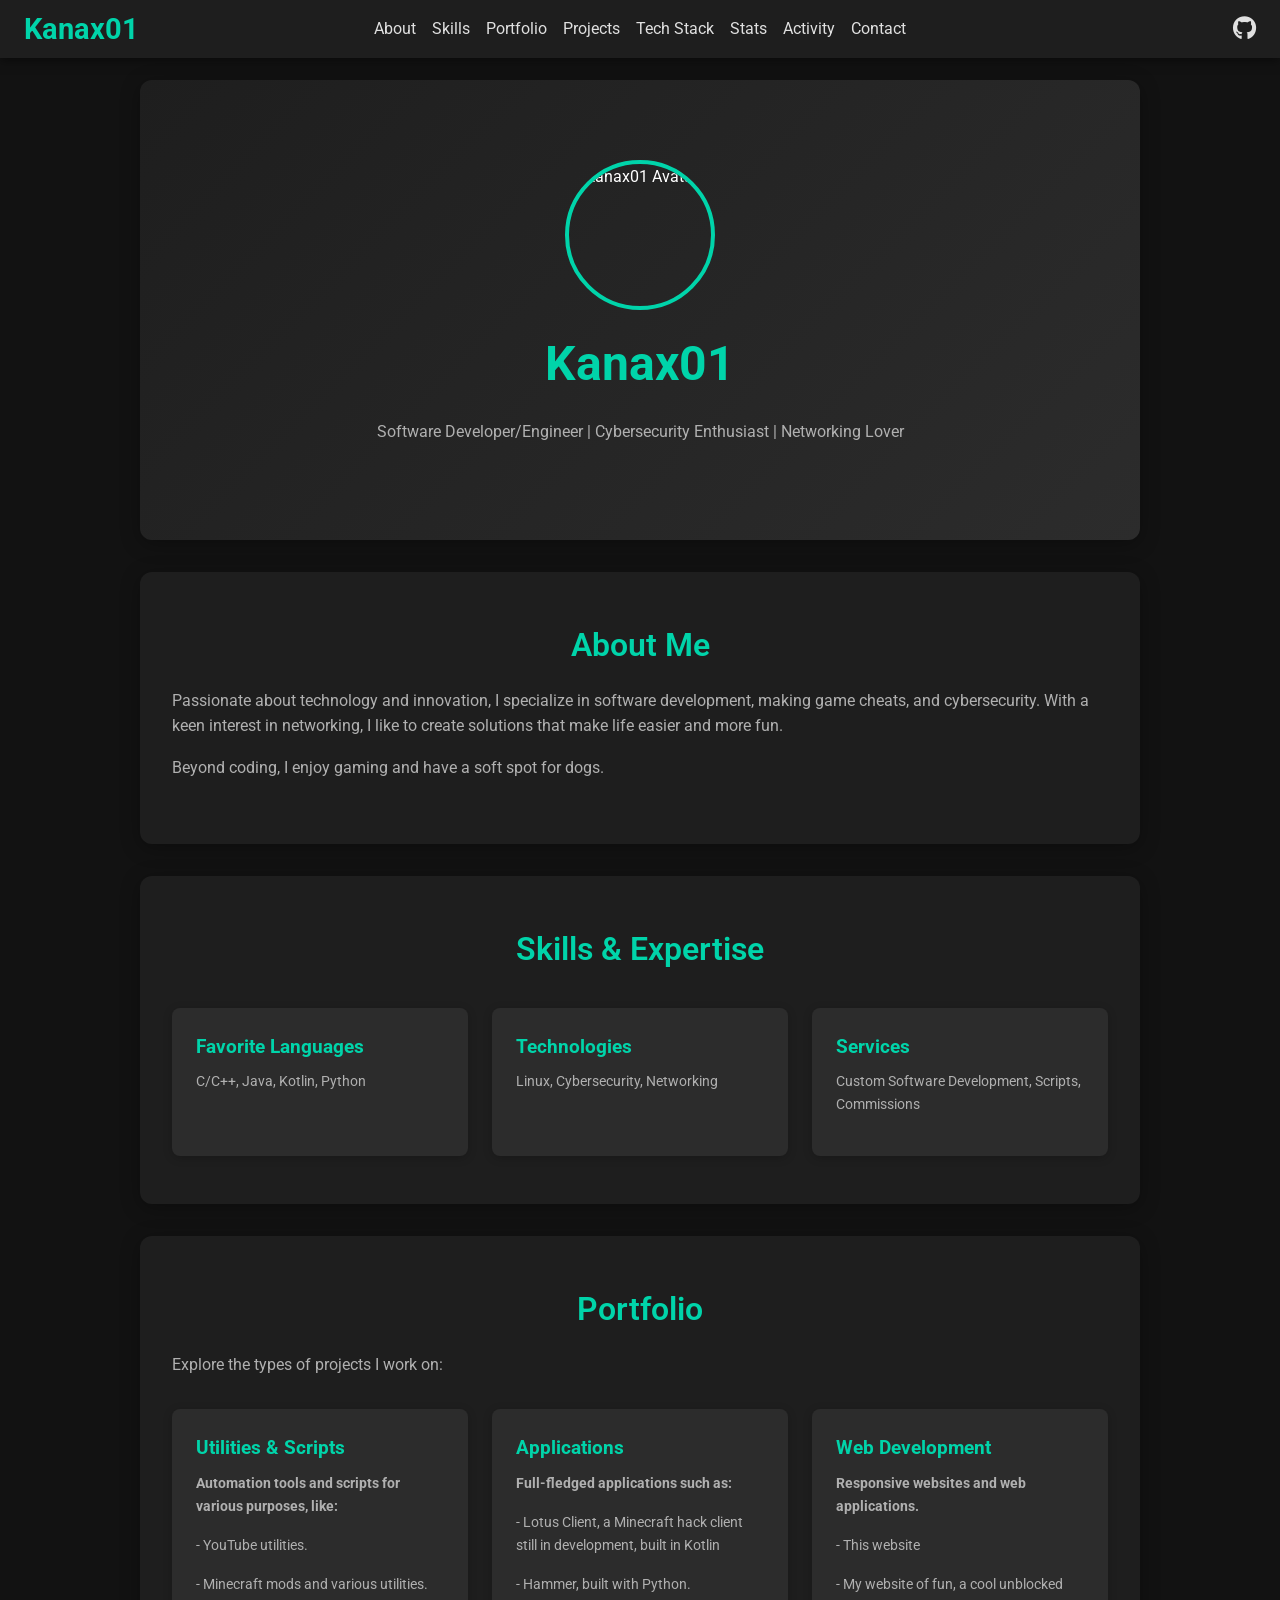
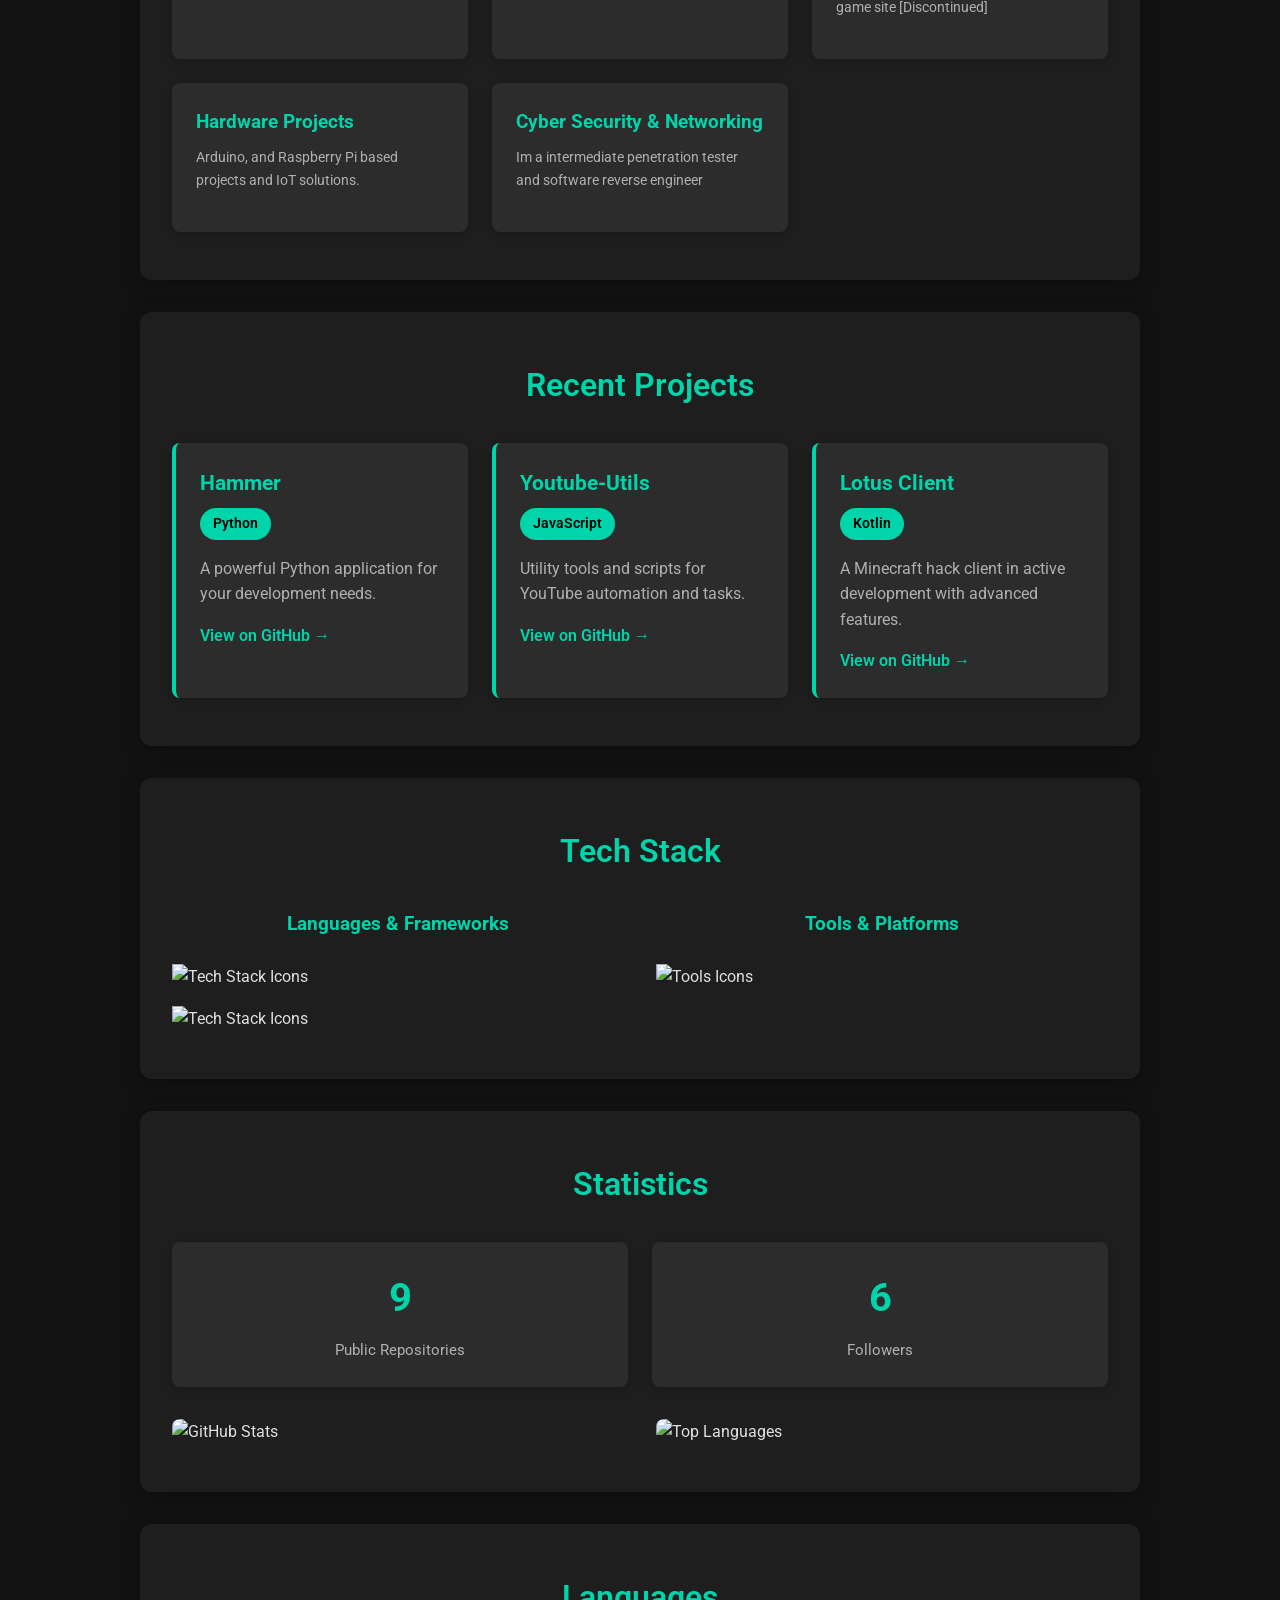
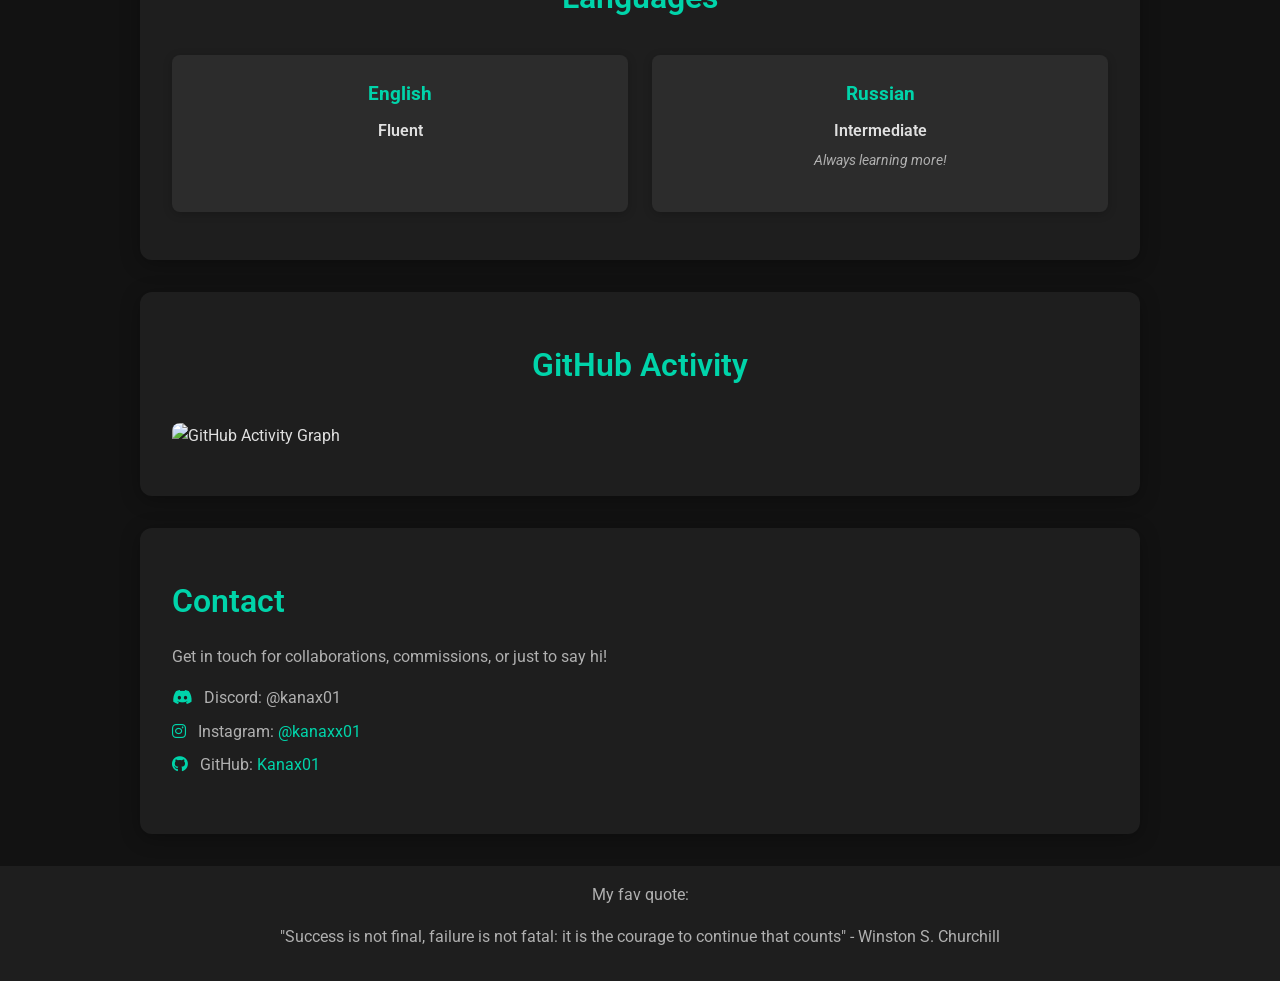
==== index.html @ 83deb48f "fixed spelling and about me" ====
<!DOCTYPE html>
<html lang="en">
<head>
    <meta charset="UTF-8">
    <meta name="viewport" content="width=device-width, initial-scale=1.0">
    <title>Kanax01 - Portfolio</title>
    <link rel="icon" href="https://avatars.githubusercontent.com/u/162582100?v=4" alt="Kanax01 Avatar" class="avatar" type="image/x-icon">
    <link href="https://fonts.googleapis.com/css2?family=Roboto:wght@300;400;700&display=swap" rel="stylesheet">
    <link rel="stylesheet" href="https://cdnjs.cloudflare.com/ajax/libs/font-awesome/6.0.0/css/all.min.css">
    <link rel="stylesheet" href="styles.css">
</head>
<body>
    <header>
        <div class="logo">Kanax01</div>
        <nav>
            <a href="#about">About</a>
            <a href="#skills">Skills</a>
            <a href="#portfolio">Portfolio</a>
            <a href="#projects">Projects</a>
            <a href="#tech">Tech Stack</a>
            <a href="#stats">Stats</a>
            <a href="#activity">Activity</a>
            <a href="#contact">Contact</a>
        </nav>
        <a href="https://github.com/Kanax01/" class="github-link" target="_blank" title="GitHub"><i class="fab fa-github"></i></a>
    </header>
    <main>
        <section id="hero">
            <div class="hero-content">
                <img src="https://avatars.githubusercontent.com/u/162582100?v=4" alt="Kanax01 Avatar" class="avatar">
                <h1>Kanax01</h1>
                <p>Software Developer/Engineer | Cybersecurity Enthusiast | Networking Lover</p>
            </div>
        </section>
        <section id="about">
            <h2>About Me</h2>
            <p>Passionate about technology and innovation, I specialize in software development, making game cheats, and cybersecurity. With a keen interest in networking, I like to create solutions that make life easier and more fun.</p>
            <p>Beyond coding, I enjoy gaming and have a soft spot for dogs.</p>
        </section>
        <section id="skills">
            <h2>Skills & Expertise</h2>
            <div class="skills-grid">
                <div class="skill-card">
                    <h3>Favorite Languages</h3>
                    <p>C/C++, Java, Kotlin, Python</p>
                </div>
                <div class="skill-card">
                    <h3>Technologies</h3>
                    <p>Linux, Cybersecurity, Networking</p>
                </div>
                <div class="skill-card">
                    <h3>Services</h3>
                    <p>Custom Software Development, Scripts, Commissions</p>
                </div>
            </div>
        </section>
        <section id="portfolio">
            <h2>Portfolio</h2>
            <p>Explore the types of projects I work on:</p>
            <div class="portfolio-grid">
                <div class="project-card">
                    <h3>Utilities & Scripts</h3>
                    <p><strong>Automation tools and scripts for various purposes, like:</strong></p>
                    <p>- YouTube utilities.</p>
                    <p>- Minecraft mods and various utilities.</p>
                </div>
                <div class="project-card">
                    <h3>Applications</h3>
                    <p><strong>Full-fledged applications such as:</strong></p>
                    
                    <p>- Lotus Client, a Minecraft hack client still in development, built in Kotlin</p>
                    <p>- Hammer, built with Python.</p>
                    
                </div>
                <div class="project-card">
                    <h3>Web Development</h3>
                    <p><strong>Responsive websites and web applications.</strong></p>

                    <p>- This website</p>
                    <p>- My website of fun, a cool unblocked game site [Discontinued]</p>

                </div>
                <div class="project-card">
                    <h3>Hardware Projects</h3>
                    <p>Arduino, and Raspberry Pi based projects and IoT solutions.</p>
                </div>
                <div class="project-card">
                    <h3>Cyber Security & Networking</h3>
                    <p>Im a intermediate penetration tester and software reverse engineer</p>
                </div>

            </div>
        </section>
        <section id="projects">
            <h2>Recent Projects</h2>
            <div class="projects-list">
                <div class="project-item">
                    <h3>Hammer</h3>
                    <p class="tech-tag">Python</p>
                    <p>A powerful Python application for your development needs.</p>
                    <a href="https://github.com/Kanax01/Hammer" target="_blank" class="project-link">View on GitHub →</a>
                </div>
                <div class="project-item">
                    <h3>Youtube-Utils</h3>
                    <p class="tech-tag">JavaScript</p>
                    <p>Utility tools and scripts for YouTube automation and tasks.</p>
                    <a href="https://github.com/Kanax01/Youtube-Utils" target="_blank" class="project-link">View on GitHub →</a>
                </div>
                <div class="project-item">
                    <h3>Lotus Client</h3>
                    <p class="tech-tag">Kotlin</p>
                    <p>A Minecraft hack client in active development with advanced features.</p>
                    <a href="https://github.com/Kanax01/" target="_blank" class="project-link">View on GitHub →</a>
                </div>
            </div>
        </section>
        <section id="tech">
            <h2>Tech Stack</h2>
            <div class="tech-stack">
                <div class="tech-category">
                    <h3>Languages & Frameworks</h3>
                    <img src="https://skillicons.dev/icons?i=c,cpp,java,kotlin,python,bash" alt="Tech Stack Icons" class="skill-icons">
                    <p></p>
                    <img src="https://skillicons.dev/icons?i=javascript,html,css,php" alt="Tech Stack Icons" class="skill-icons">
                
                </div>
                <div class="tech-category">
                    <h3>Tools & Platforms</h3>
                    <img src="https://skillicons.dev/icons?i=mysql,arduino,raspberrypi,git,linux" alt="Tools Icons" class="skill-icons">
                </div>
            </div>
        </section>
        <section id="stats">
            <h2>Statistics</h2>
            <div class="stats-grid">
                <div class="stat-card">
                    <div class="stat-number" id="repos">9</div>
                    <div class="stat-label">Public Repositories</div>
                </div>
                <div class="stat-card">
                    <div class="stat-number" id="followers">6</div>
                    <div class="stat-label">Followers</div>
                </div>
            </div>
            <div class="github-stats" style="margin-top: 2rem;">
                <img src="https://github-readme-stats.vercel.app/api?username=Kanax01&show_icons=true&theme=tokyonight&hide_border=true&bg_color=121212&text_color=e0e0e0&icon_color=00d4aa" alt="GitHub Stats" class="github-card">
                <img src="https://github-readme-stats.vercel.app/api/top-langs/?username=Kanax01&layout=compact&theme=tokyonight&hide_border=true&bg_color=121212&text_color=e0e0e0" alt="Top Languages" class="github-card">
            </div>
        </section>
        <section id="languages">
            <h2>Languages</h2>
            <div class="languages-grid">
                <div class="language-card">
                    <h3>English</h3>
                    <p class="fluency">Fluent</p>
                </div>
                <div class="language-card">
                    <h3>Russian</h3>
                    <p class="fluency">Intermediate</p>
                    <p class="note">Always learning more!</p>
                </div>
            </div>
        </section>
        <section id="activity">
            <h2>GitHub Activity</h2>
            <div class="github-stats">
                <img src="https://github-readme-activity-graph.vercel.app/graph?username=Kanax01&bg_color=121212&color=00d4aa&line=00d4aa&point=ffffff&area=true&hide_border=true" alt="GitHub Activity Graph" class="activity-graph">
            </div>
        </section>
        <section id="contact">
            <h2>Contact</h2>
            <p>Get in touch for collaborations, commissions, or just to say hi!</p>
            <ul>
                <li><i class="fab fa-discord"></i> Discord: @kanax01</li>
                <li><i class="fab fa-instagram"></i> Instagram: <a href="https://www.instagram.com/kanaxx01/" target="_blank">@kanaxx01</a></li>
                <li><i class="fab fa-github"></i> GitHub: <a href="https://github.com/Kanax01/" target="_blank">Kanax01</a></li>
            </ul>
        </section>
    </main>
    <footer>
        <p>My fav quote:</p>
        <p>"Success is not final, failure is not fatal: it is the courage to continue that counts" - Winston S. Churchill</p>
    </footer>
    <script src="scripts.js"></script>
</body>
</html>
---- styles.css ----
/* Reset and base styles */
* {
    margin: 0;
    padding: 0;
    box-sizing: border-box;
}

body {
    font-family: 'Roboto', sans-serif;
    line-height: 1.6;
    color: #e0e0e0;
    background-color: #121212;
}

header {
    background-color: #1e1e1e;
    color: #fff;
    padding: 1rem;
    display: flex;
    justify-content: center;
    align-items: center;
    position: fixed;
    width: 100%;
    top: 0;
    z-index: 100;
    box-shadow: 0 2px 10px rgba(0,0,0,0.5);
}

.logo {
    position: absolute;
    left: 1.5rem;
    font-size: 1.8rem;
    font-weight: 700;
    color: #00d4aa;
}

nav {
    display: flex;
    justify-content: center;
    gap: 1rem;
}

nav a {
    color: #e0e0e0;
    text-decoration: none;
    transition: color 0.3s;
    font-weight: 400;
}

nav a:hover {
    color: #00d4aa;
}

.github-link {
    position: absolute;
    right: 1.5rem;
    color: #e0e0e0;
    font-size: 1.5rem;
    transition: color 0.3s;
}

.github-link:hover {
    color: #00d4aa;
}

main {
    margin-top: 80px;
}

section {
    padding: 3rem 2rem;
    margin: 2rem auto;
    max-width: 1000px;
    background-color: #1e1e1e;
    border-radius: 12px;
    box-shadow: 0 4px 20px rgba(0,0,0,0.3);
    margin-bottom: 2rem;
}

#hero {
    display: flex;
    align-items: center;
    justify-content: center;
    background: linear-gradient(135deg, #1e1e1e 0%, #2c2c2c 100%);
    color: #fff;
    padding: 5rem 2rem;
    margin-top: 0;
}

.hero-content {
    display: flex;
    flex-direction: column;
    align-items: center;
    justify-content: center;
}

.avatar {
    width: 150px;
    height: 150px;
    border-radius: 50%;
    margin-bottom: 1rem;
    border: 4px solid #00d4aa;
}

h1, h2 {
    margin-bottom: 1rem;
    color: #00d4aa;
}

h1 {
    font-size: 3rem;
    font-weight: 700;
}

h2 {
    font-size: 2rem;
    font-weight: 600;
}

/* Center h2 in specific sections */
#about h2,
#skills h2,
#portfolio h2,
#projects h2,
#tech h2,
#stats h2,
#languages h2,
#activity h2 {
    text-align: center;
}

p {
    margin-bottom: 1rem;
    color: #b0b0b0;
}

.skills-grid, .portfolio-grid {
    display: grid;
    grid-template-columns: repeat(auto-fit, minmax(250px, 1fr));
    gap: 1.5rem;
    margin-top: 2rem;
}

.skill-card, .project-card {
    background-color: #2c2c2c;
    padding: 1.5rem;
    border-radius: 8px;
    box-shadow: 0 2px 10px rgba(0,0,0,0.2);
    transition: transform 0.3s, box-shadow 0.3s;
}

.skill-card:hover, .project-card:hover {
    transform: translateY(-5px);
    box-shadow: 0 4px 20px rgba(0,0,0,0.4);
}

.skill-card h3, .project-card h3 {
    color: #00d4aa;
    margin-bottom: 0.5rem;
    font-size: 1.2rem;
}

.skill-card p, .project-card p {
    color: #b0b0b0;
    font-size: 0.9rem;
}

ul {
    list-style: none;
    padding: 0;
}

ul li {
    margin-bottom: 0.5rem;
    color: #b0b0b0;
}

ul li i {
    margin-right: 0.5rem;
    color: #00d4aa;
}

a {
    color: #00d4aa;
    text-decoration: none;
}

a:hover {
    text-decoration: underline;
}

footer {
    text-align: center;
    padding: 1rem;
    background-color: #1e1e1e;
    color: #b0b0b0;
    position: relative;
    margin-top: 2rem;
}

/* Responsive */
@media (max-width: 768px) {
    header {
        flex-direction: column;
        text-align: center;
    }
    nav {
        margin: 1rem 0;
    }
    h1 {
        font-size: 2rem;
    }
    .skills-grid, .portfolio-grid {
        grid-template-columns: 1fr;
    }
}

/* 404 Page Styles */
.error-page footer {
    display: none;
}

#error {
    min-height: calc(100vh - 80px);
    display: flex;
    align-items: center;
    justify-content: center;
    background: linear-gradient(135deg, #121212 0%, #1e1e1e 100%);
    text-align: center;
    padding: 2rem;
}

.error-content h1 {
    font-size: 8rem;
    font-weight: 700;
    color: #00d4aa;
    margin-bottom: 0.5rem;
    text-shadow: 0 4px 10px rgba(0, 212, 170, 0.5);
}

.error-content h2 {
    font-size: 2.5rem;
    font-weight: 600;
    color: #e0e0e0;
    margin-bottom: 1rem;
}

.error-content p {
    font-size: 1.2rem;
    color: #b0b0b0;
    margin-bottom: 2rem;
}

.btn {
    display: inline-block;
    padding: 1rem 2rem;
    background-color: #00d4aa;
    color: #121212;
    text-decoration: none;
    border-radius: 8px;
    font-weight: 600;
    transition: background-color 0.3s, transform 0.3s;
}

.btn:hover {
    background-color: #00b894;
    transform: translateY(-2px);
}

/* Recent Projects Section */
.projects-list {
    display: grid;
    grid-template-columns: repeat(auto-fit, minmax(280px, 1fr));
    gap: 1.5rem;
    margin-top: 2rem;
}

.project-item {
    background-color: #2c2c2c;
    padding: 1.5rem;
    border-radius: 8px;
    box-shadow: 0 2px 10px rgba(0,0,0,0.2);
    transition: transform 0.3s, box-shadow 0.3s;
    border-left: 4px solid #00d4aa;
}

.project-item:hover {
    transform: translateY(-5px);
    box-shadow: 0 4px 20px rgba(0,0,0,0.4);
}

.project-item h3 {
    color: #00d4aa;
    margin-bottom: 0.5rem;
    font-size: 1.3rem;
}

.tech-tag {
    display: inline-block;
    background-color: #00d4aa;
    color: #000000 !important;
    padding: 0.3rem 0.8rem;
    border-radius: 20px;
    font-size: 0.85rem;
    font-weight: 600;
    margin-bottom: 0.8rem;
}

.project-item p {
    color: #b0b0b0;
    margin-bottom: 1rem;
}

.project-link {
    color: #00d4aa;
    text-decoration: none;
    font-weight: 600;
    transition: color 0.3s;
}

.project-link:hover {
    color: #00b894;
}

/* Tech Stack Section */
.tech-stack {
    display: grid;
    grid-template-columns: repeat(auto-fit, minmax(300px, 1fr));
    gap: 2rem;
    margin-top: 2rem;
}

.tech-category h3 {
    color: #00d4aa;
    margin-bottom: 1.5rem;
    font-size: 1.2rem;
    text-align: center;
}

.skill-icons {
    display: block;
    margin: 0 auto;
    max-width: 100%;
}

/* Stats Section */
.stats-grid {
    display: grid;
    grid-template-columns: repeat(auto-fit, minmax(200px, 1fr));
    gap: 1.5rem;
    margin-top: 2rem;
}

.stat-card {
    background-color: #2c2c2c;
    padding: 1.5rem;
    border-radius: 8px;
    text-align: center;
    box-shadow: 0 2px 10px rgba(0,0,0,0.2);
}

.stat-number {
    font-size: 2.5rem;
    font-weight: 700;
    color: #00d4aa;
    margin-bottom: 0.5rem;
}

.stat-label {
    color: #b0b0b0;
    font-size: 0.95rem;
}

/* Languages Section */
.languages-grid {
    display: grid;
    grid-template-columns: repeat(auto-fit, minmax(200px, 1fr));
    gap: 1.5rem;
    margin-top: 2rem;
}

.language-card {
    background-color: #2c2c2c;
    padding: 1.5rem;
    border-radius: 8px;
    text-align: center;
    box-shadow: 0 2px 10px rgba(0,0,0,0.2);
    transition: transform 0.3s;
}

.language-card:hover {
    transform: translateY(-3px);
}

.language-card h3 {
    color: #00d4aa;
    margin-bottom: 0.5rem;
    font-size: 1.2rem;
}

.fluency {
    color: #e0e0e0;
    font-weight: 600;
    margin-bottom: 0.3rem;
}

.note {
    color: #b0b0b0;
    font-size: 0.9rem;
    font-style: italic;
}

/* GitHub Activity Section */
.github-stats {
    margin-top: 2rem;
    display: grid;
    grid-template-columns: repeat(auto-fit, minmax(350px, 1fr));
    gap: 2rem;
    justify-items: center;
}

.activity-graph {
    max-width: 100%;
    width: 100%;
    border-radius: 8px;
    grid-column: 1 / -1;
}

.github-card {
    max-width: 100%;
    width: 100%;
    border-radius: 8px;
}
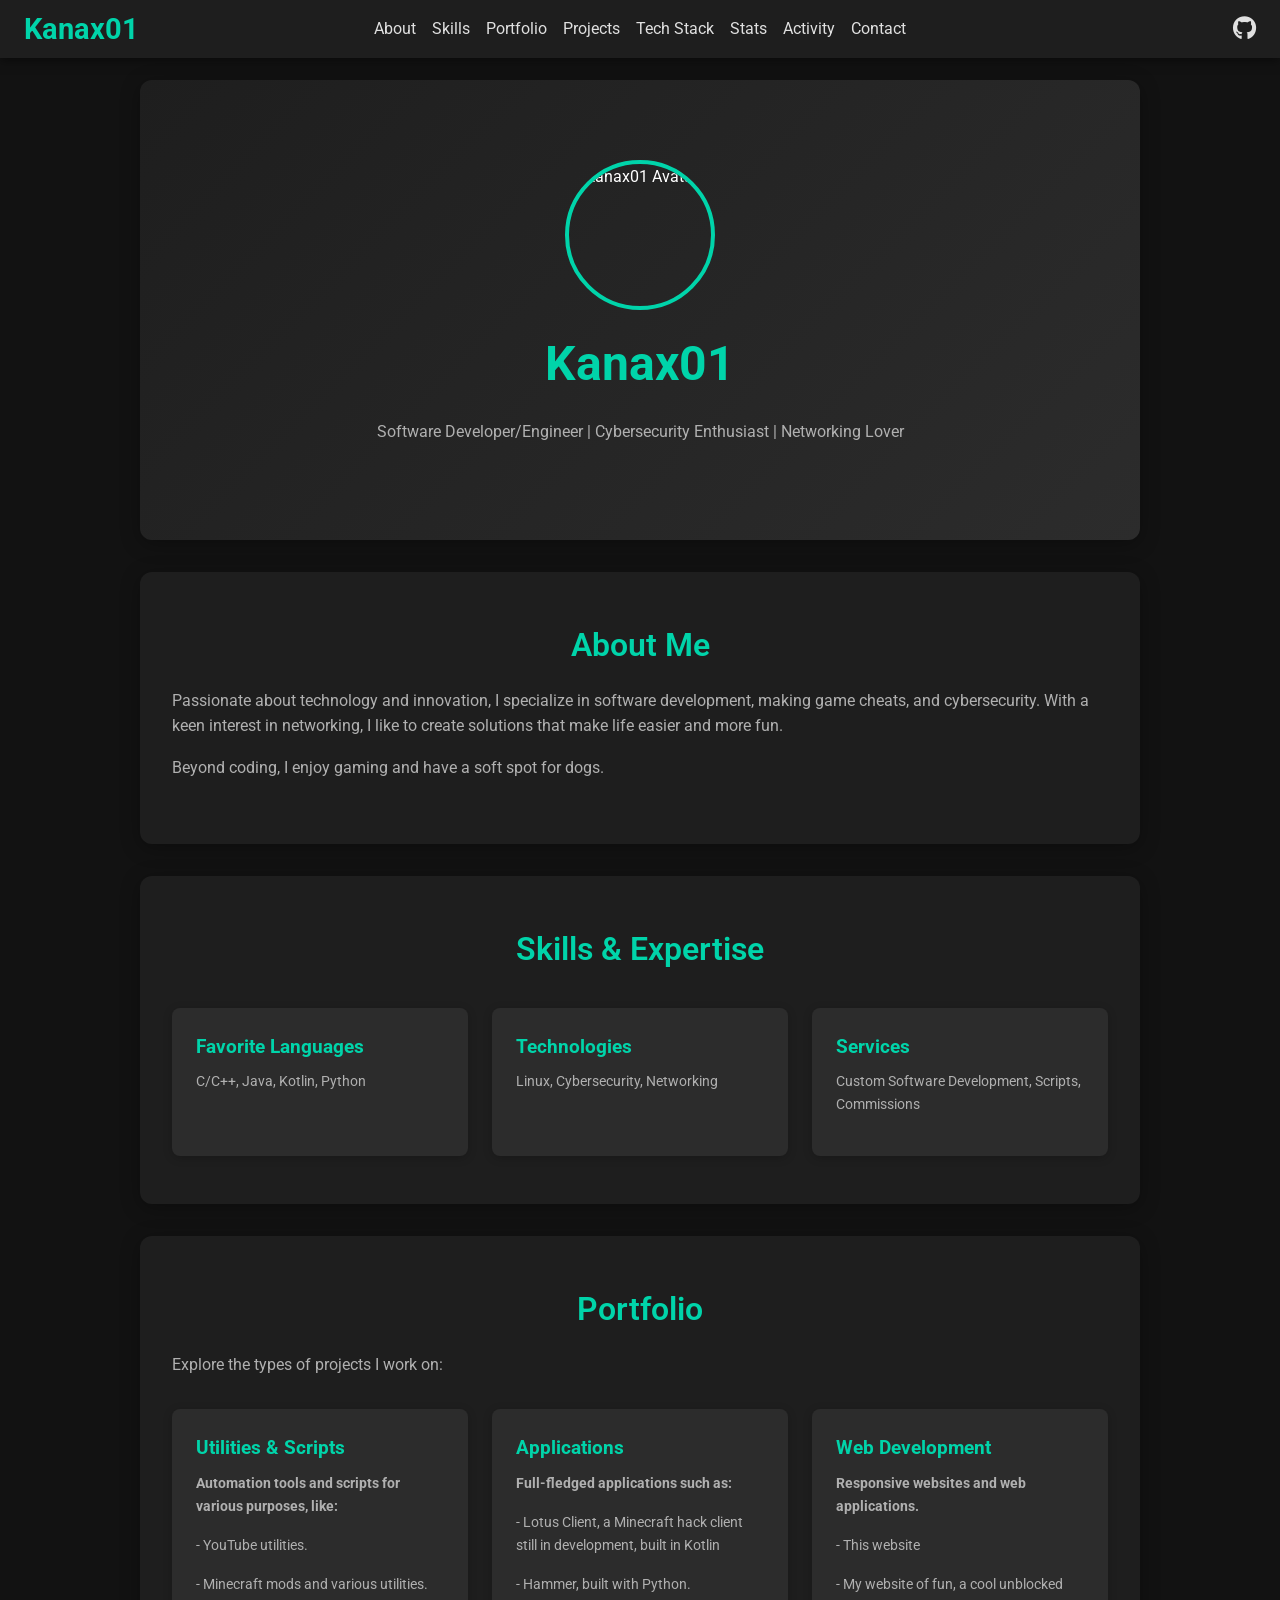
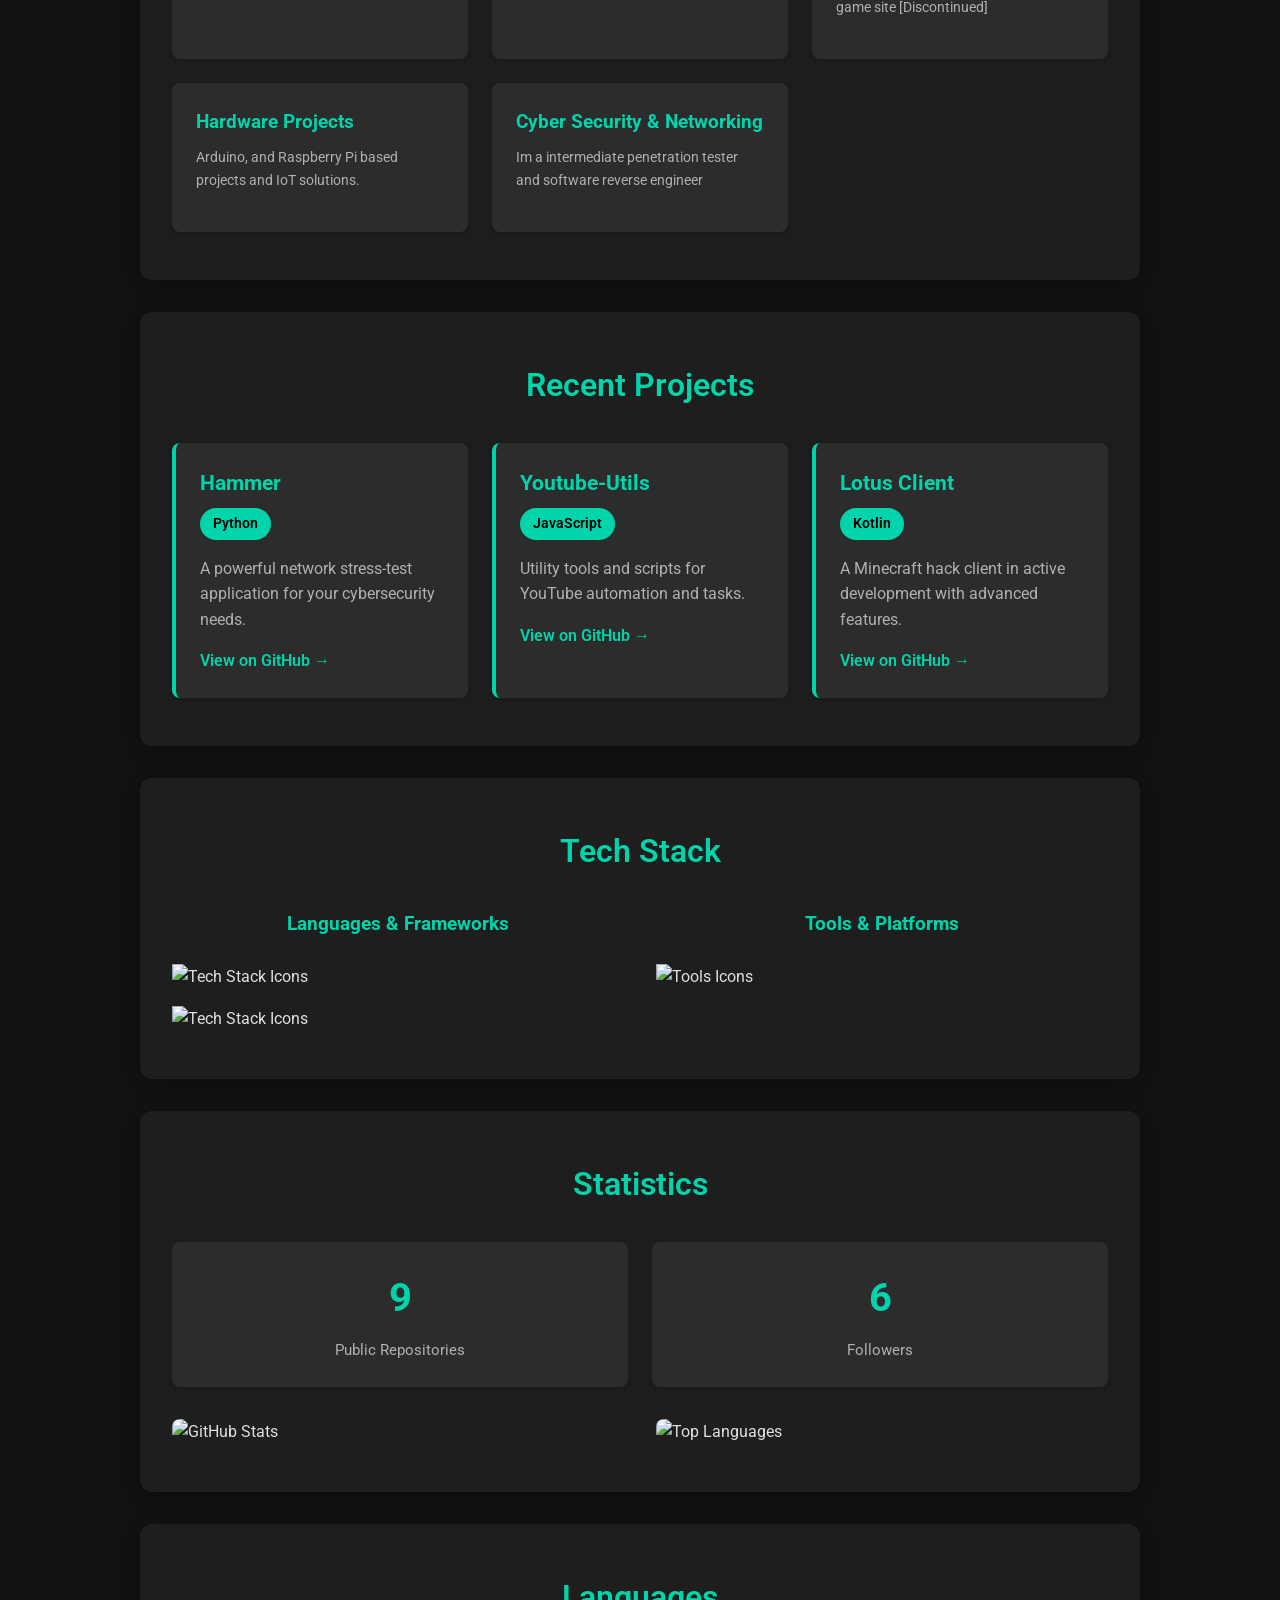
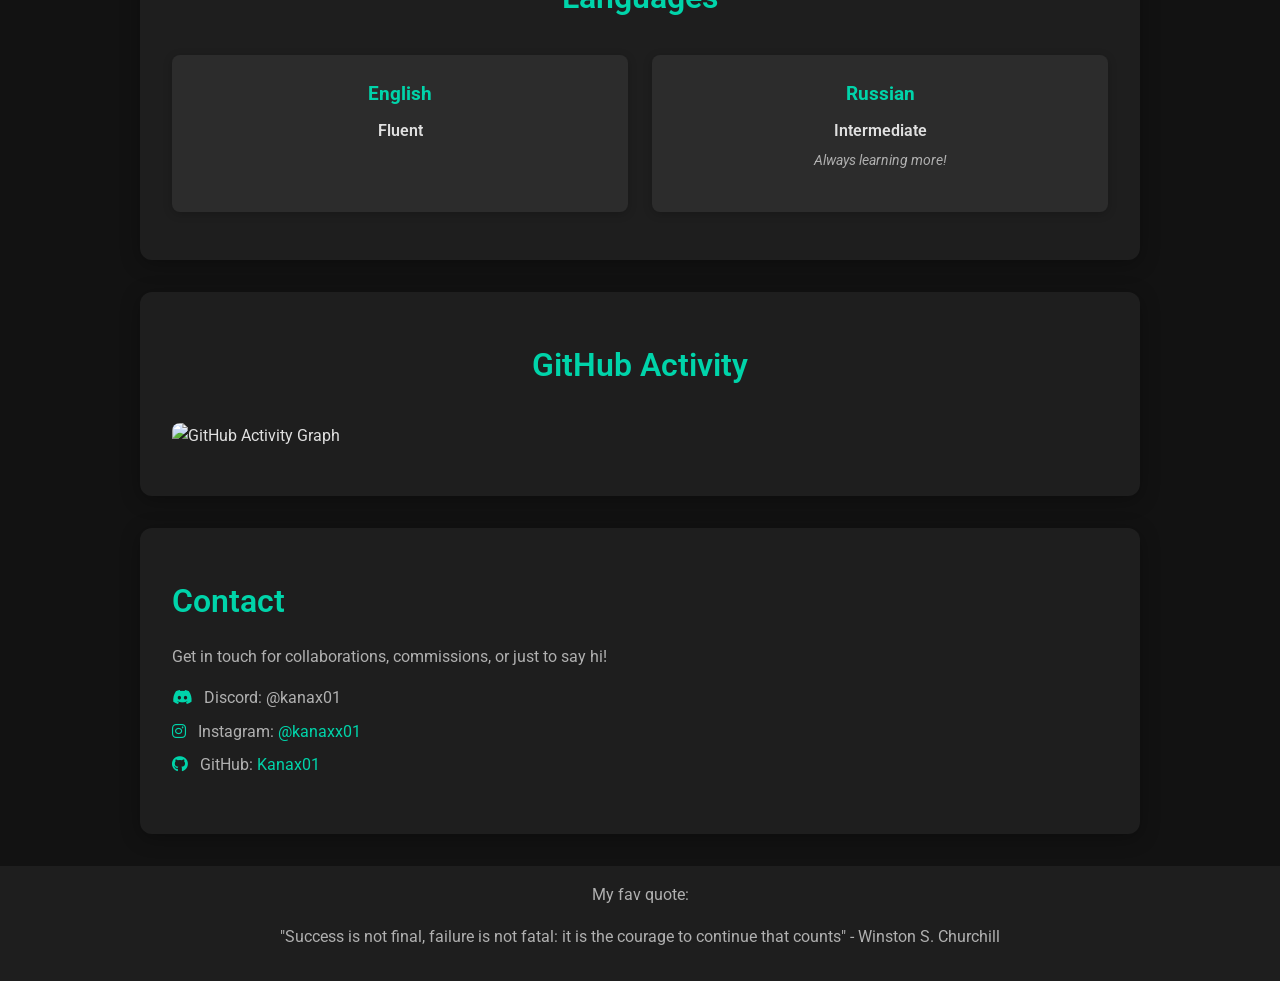
==== commit 58dcc735: "fixed description in the projects section" ====
--- a/index.html
+++ b/index.html
@@ -97,7 +97,7 @@
                 <div class="project-item">
                     <h3>Hammer</h3>
                     <p class="tech-tag">Python</p>
-                    <p>A powerful Python application for your development needs.</p>
+                    <p>A powerful network stress-test application for your cybersecurity needs.</p>
                     <a href="https://github.com/Kanax01/Hammer" target="_blank" class="project-link">View on GitHub →</a>
                 </div>
                 <div class="project-item">
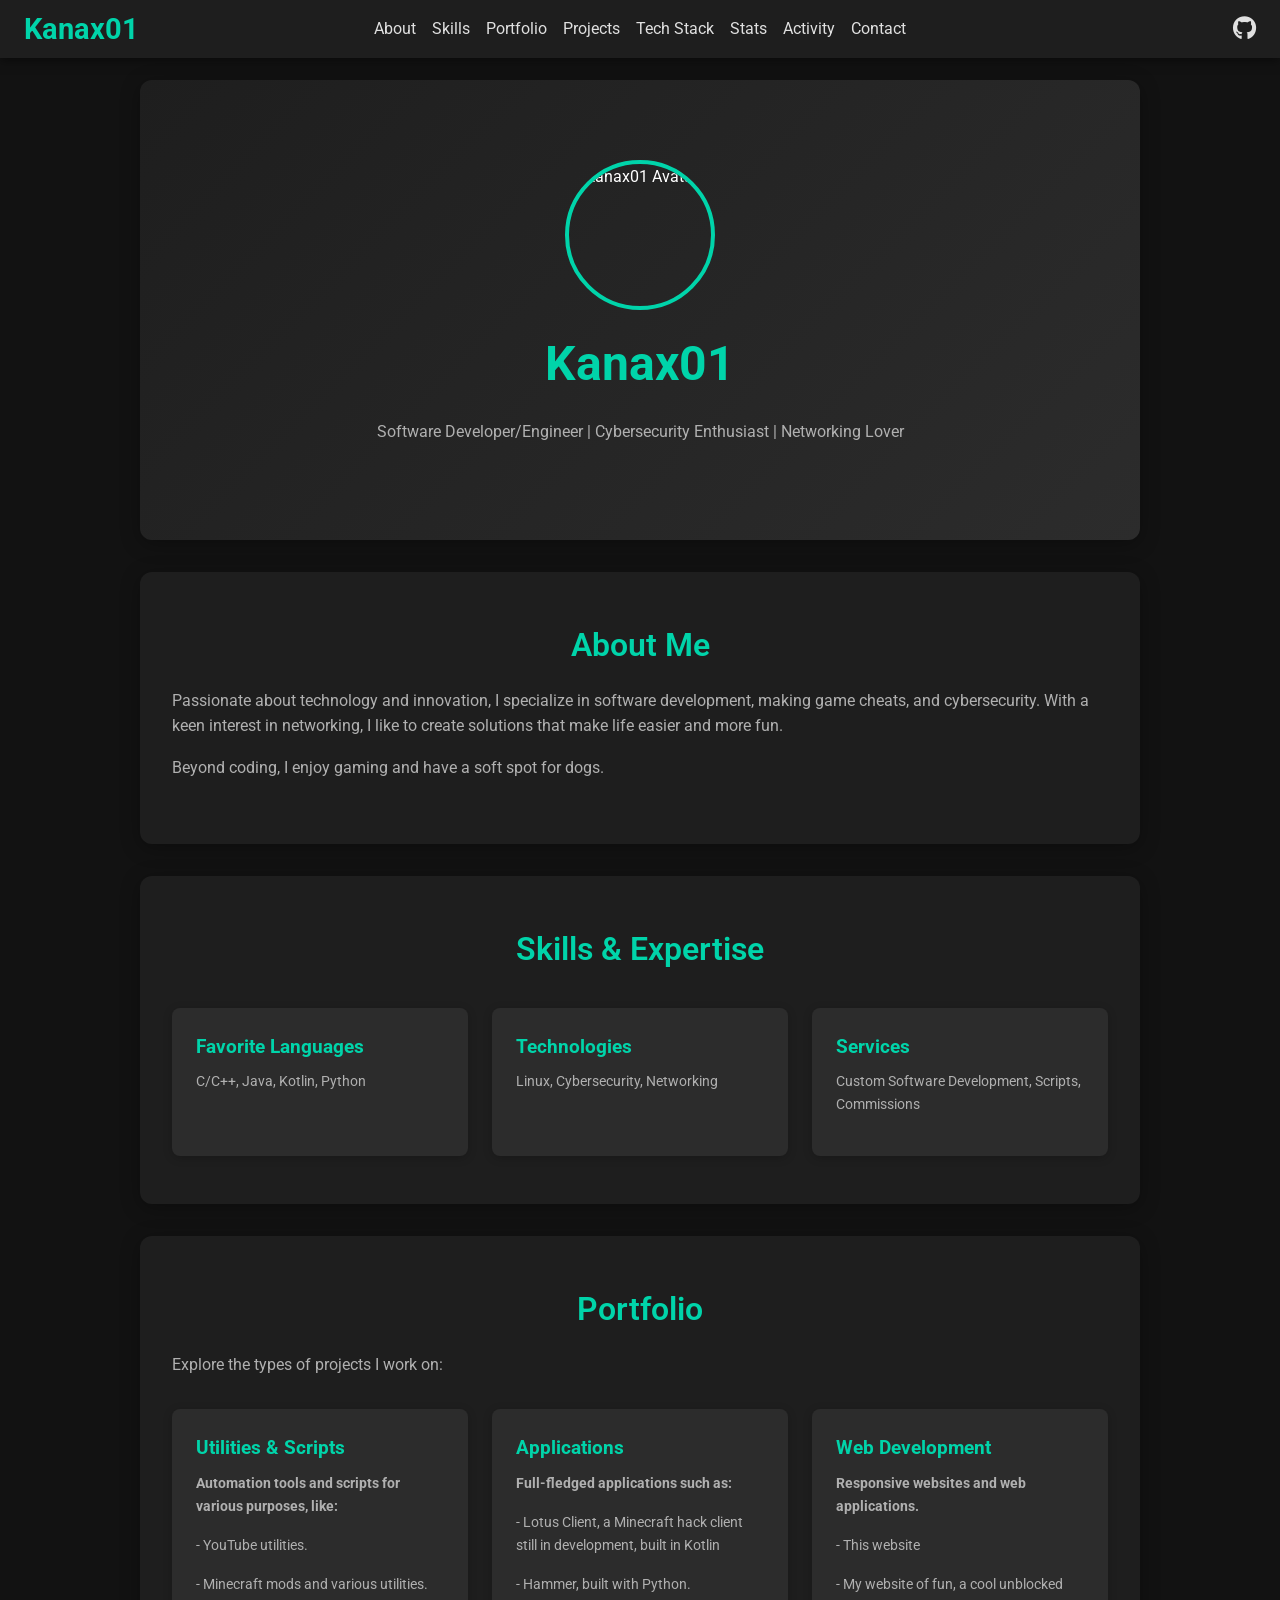
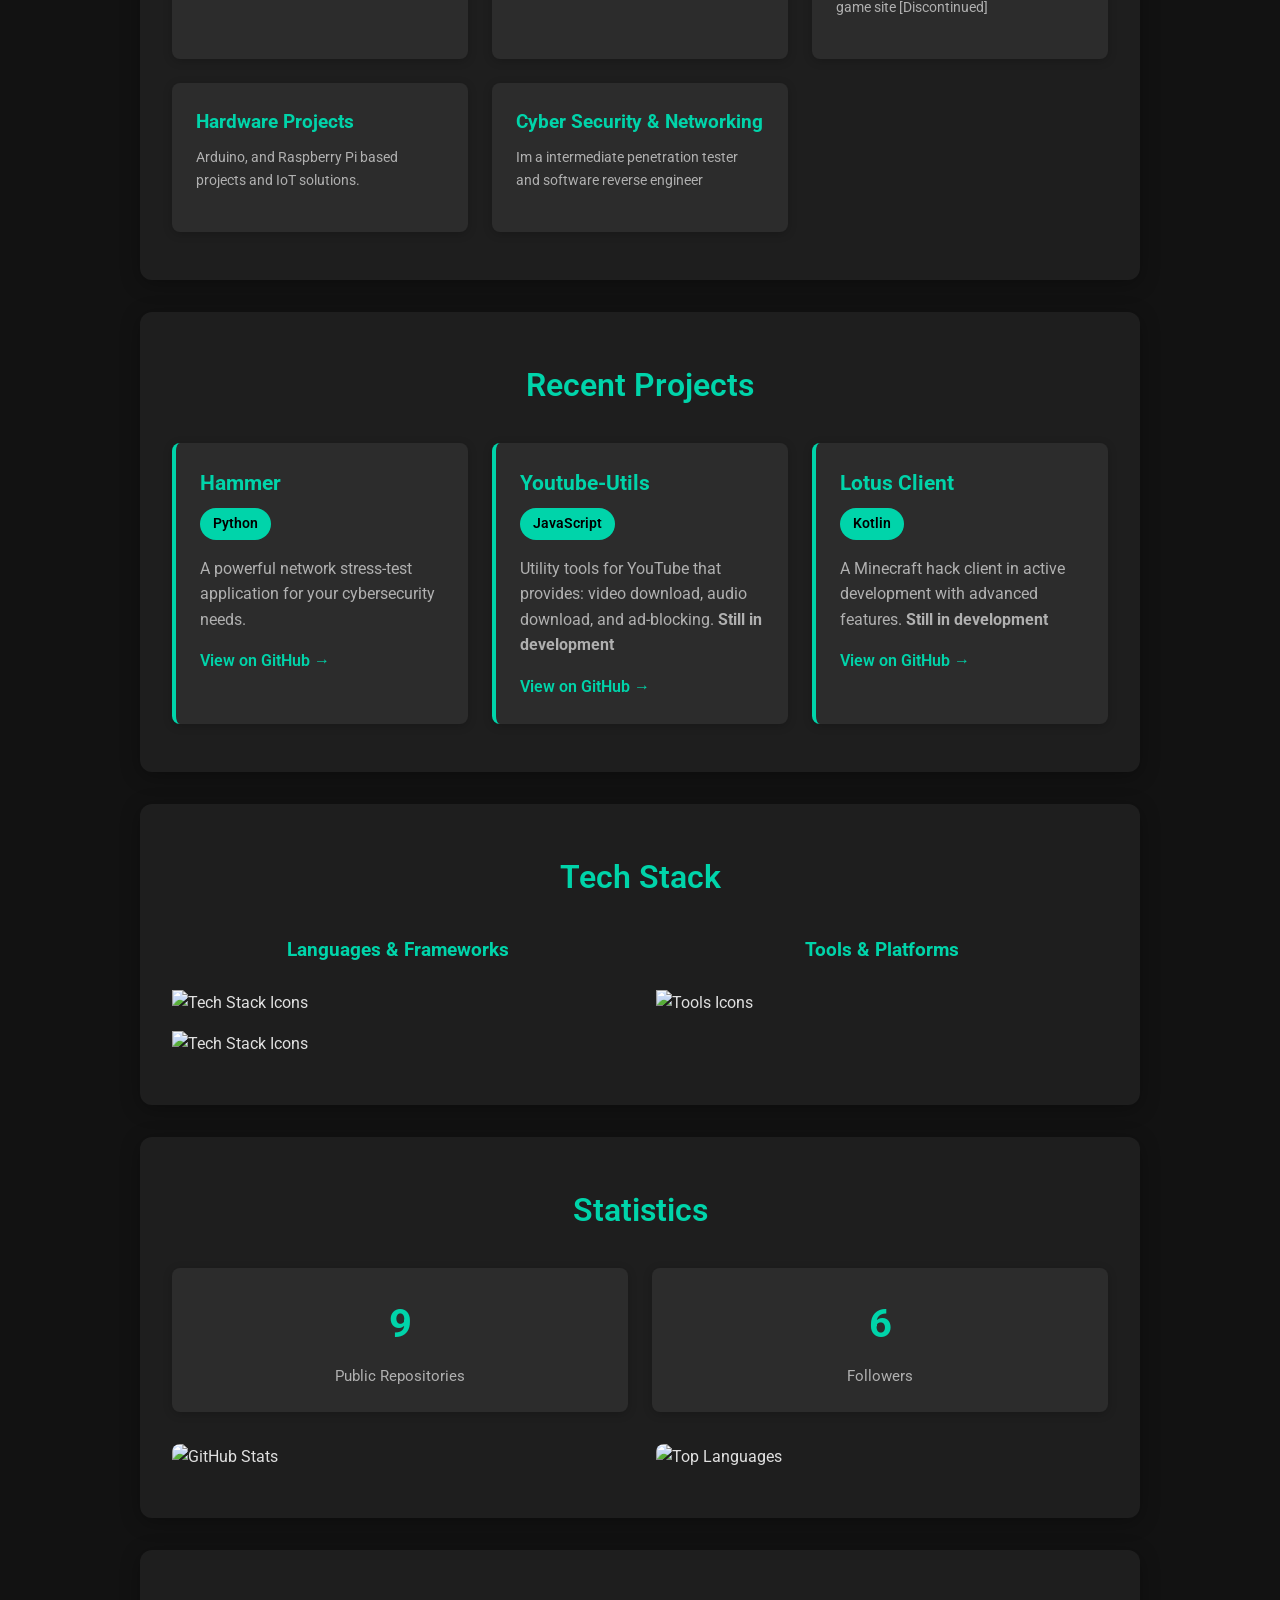
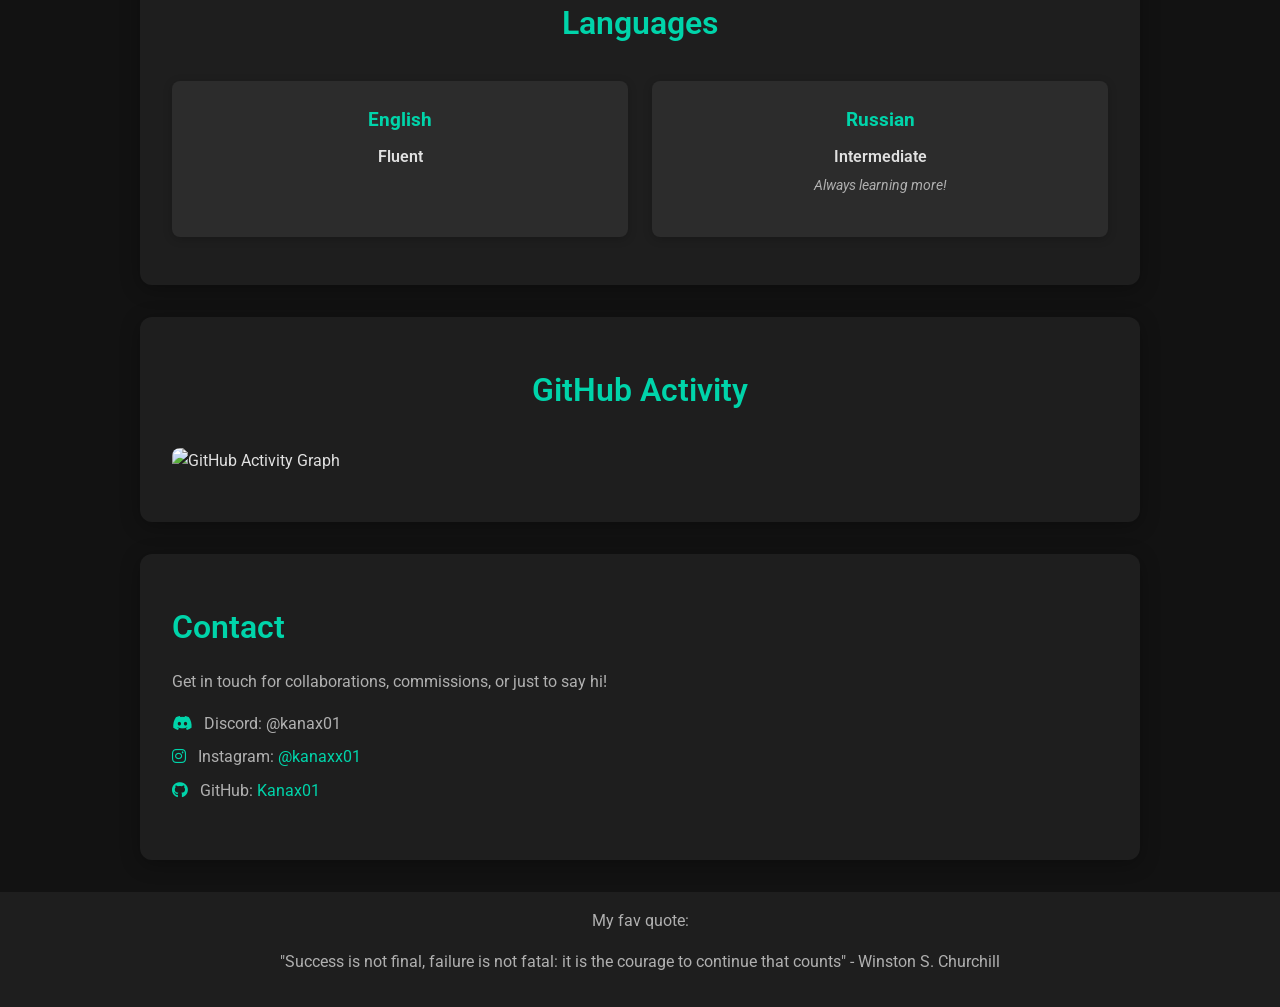
==== commit bf00eddc: "ok final fix i hope" ====
--- a/index.html
+++ b/index.html
@@ -103,13 +103,13 @@
                 <div class="project-item">
                     <h3>Youtube-Utils</h3>
                     <p class="tech-tag">JavaScript</p>
-                    <p>Utility tools and scripts for YouTube automation and tasks.</p>
+                    <p>Utility tools for YouTube that provides: video download, audio download, and ad-blocking. <strong>Still in development</strong></p>
                     <a href="https://github.com/Kanax01/Youtube-Utils" target="_blank" class="project-link">View on GitHub →</a>
                 </div>
                 <div class="project-item">
                     <h3>Lotus Client</h3>
                     <p class="tech-tag">Kotlin</p>
-                    <p>A Minecraft hack client in active development with advanced features.</p>
+                    <p>A Minecraft hack client in active development with advanced features. <strong>Still in development</strong></p>
                     <a href="https://github.com/Kanax01/" target="_blank" class="project-link">View on GitHub →</a>
                 </div>
             </div>
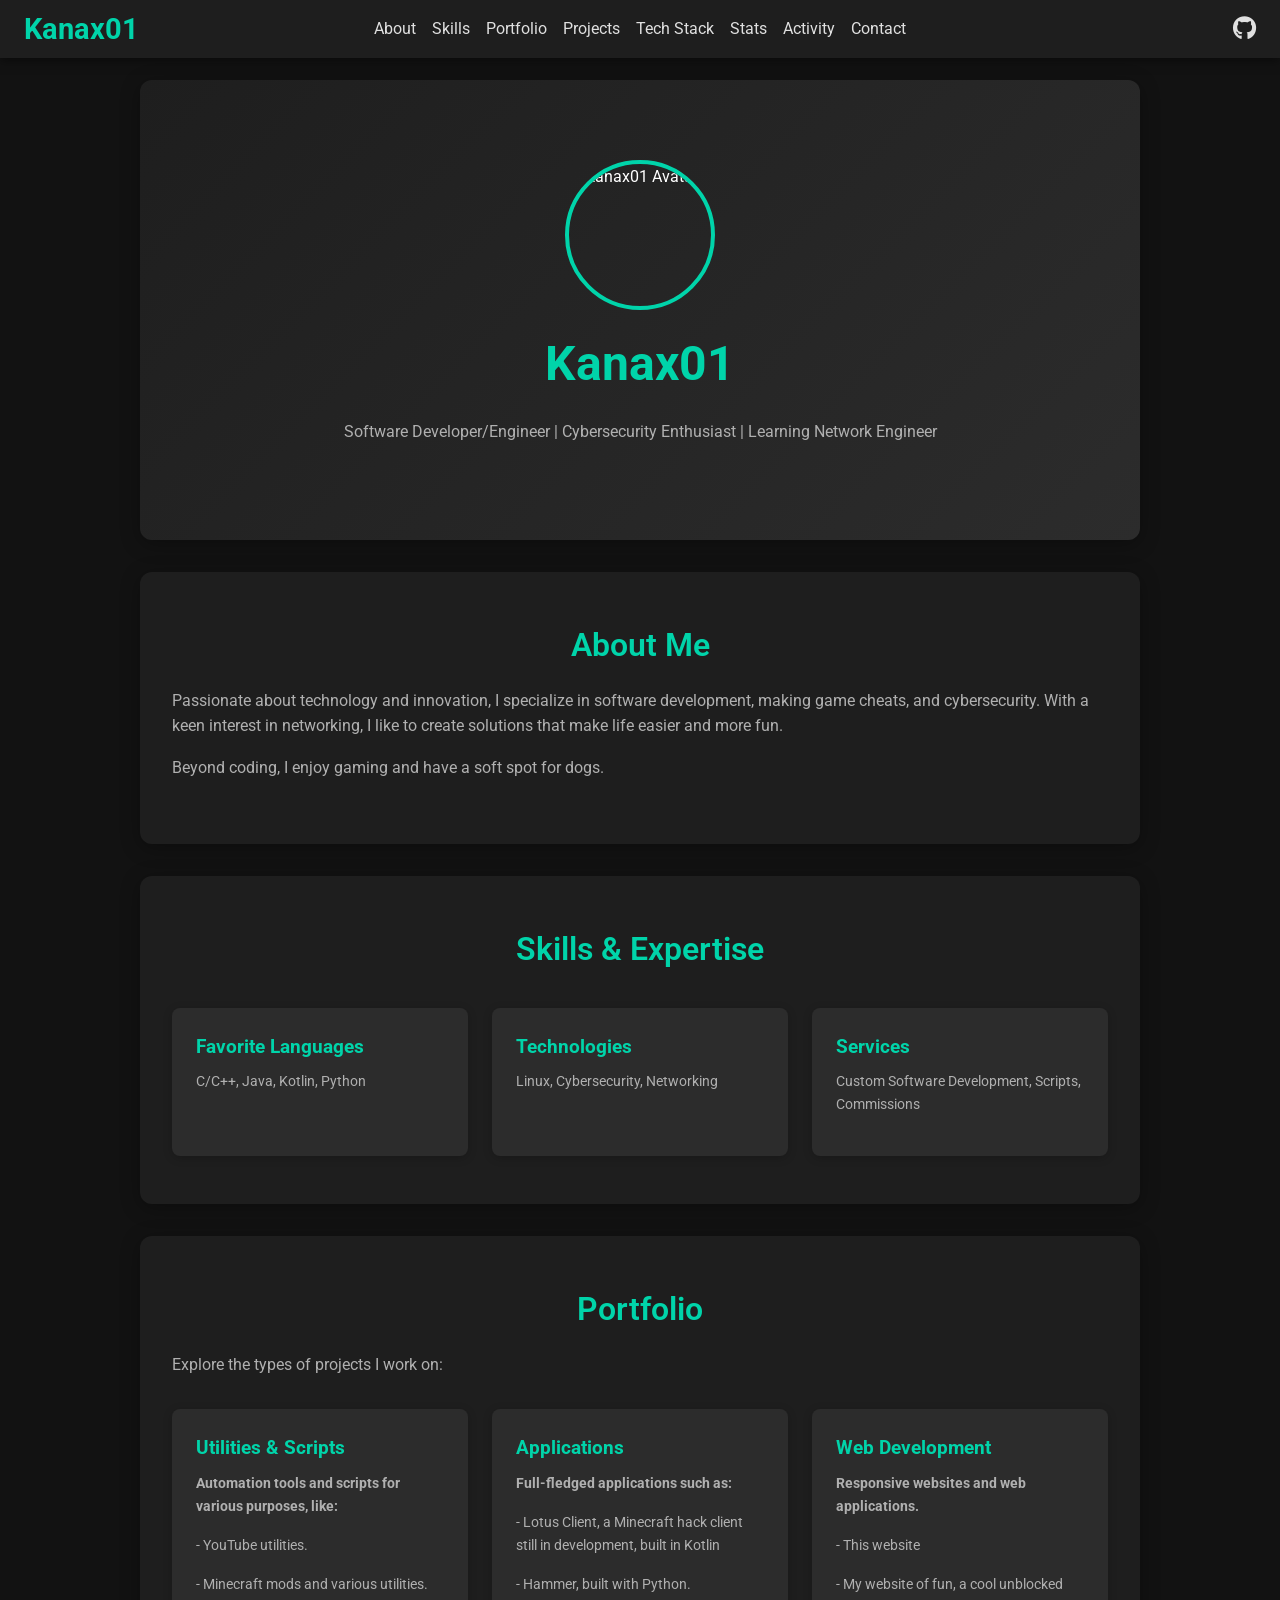
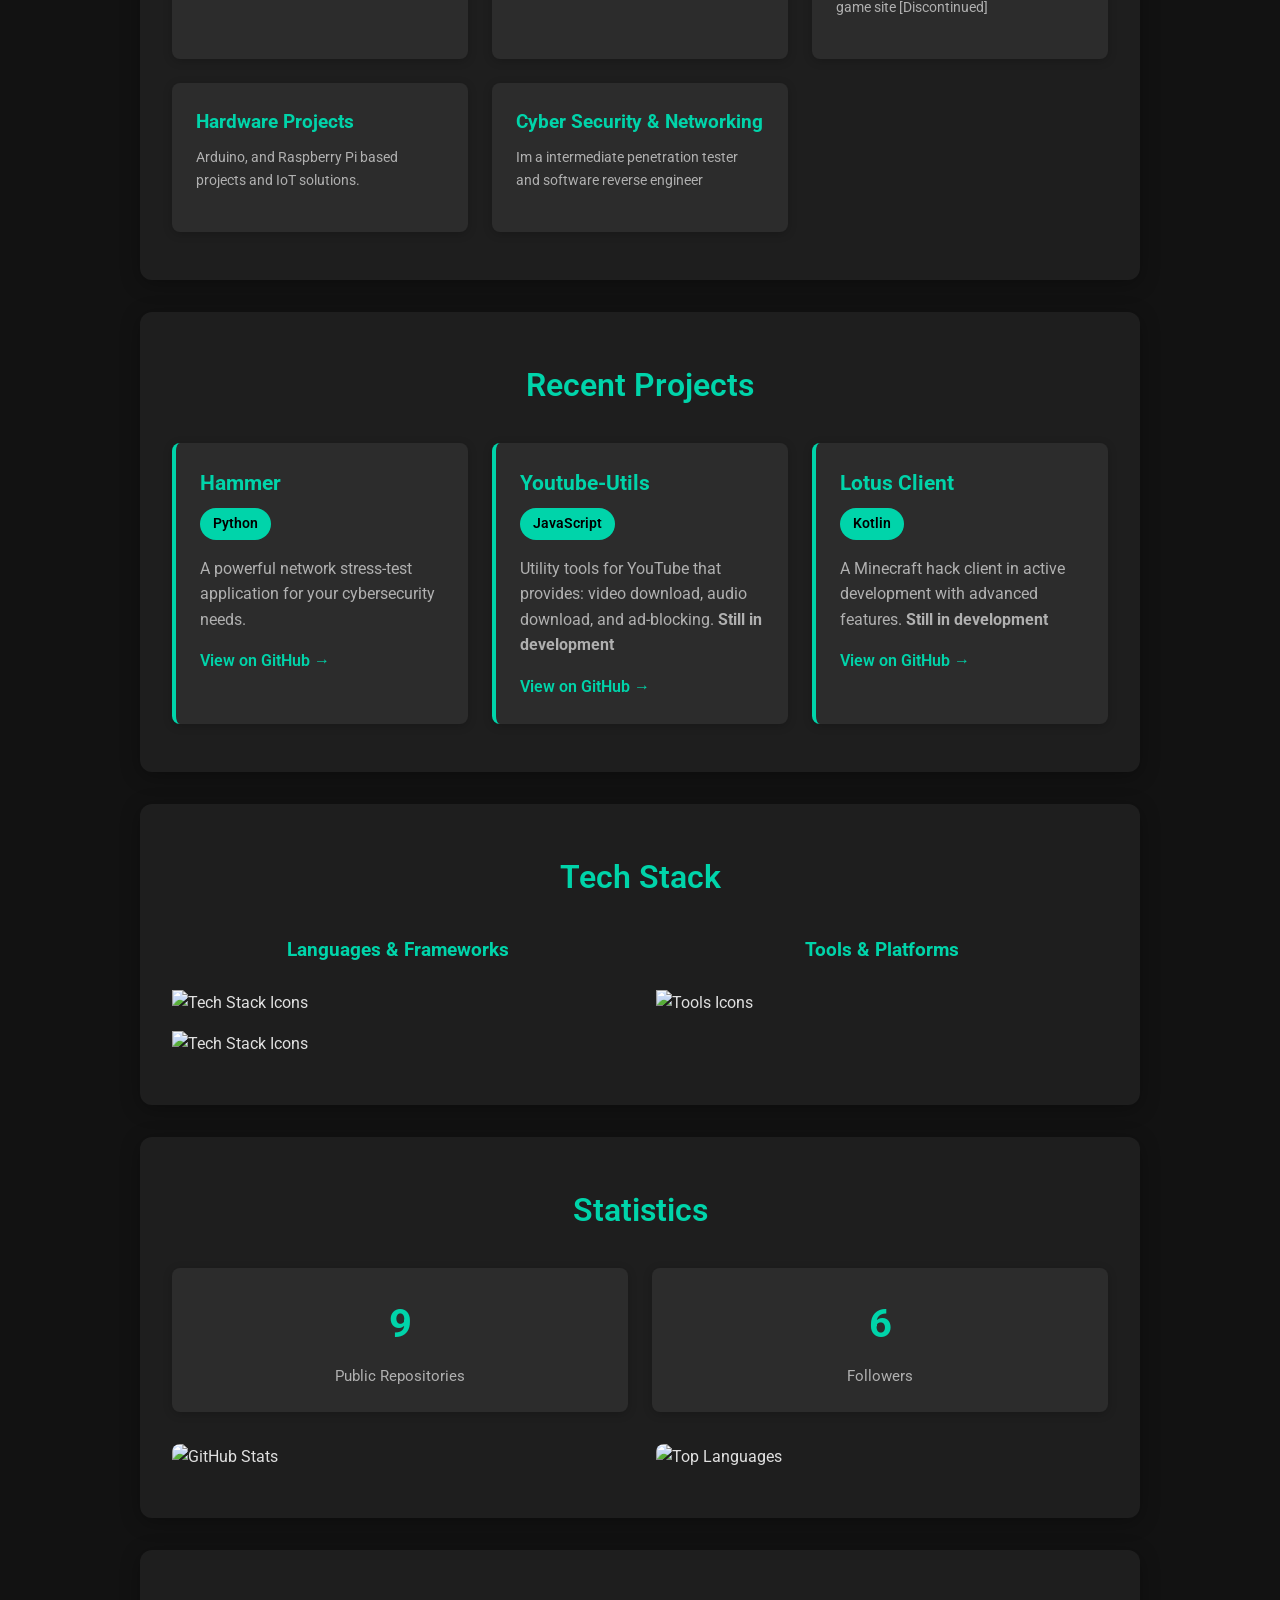
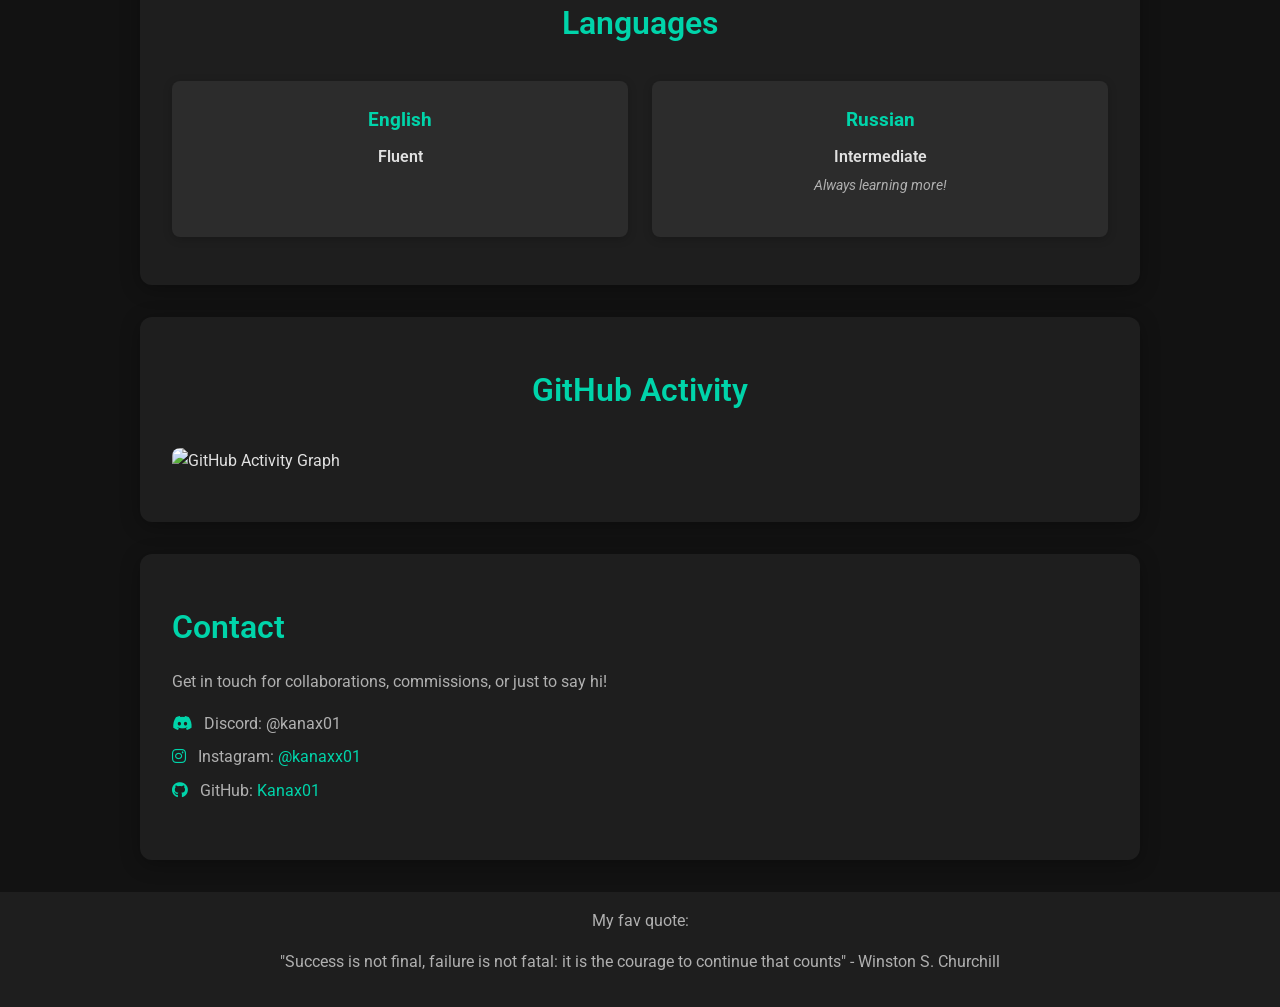
==== commit ef189c7d: "1 last change i promise" ====
--- a/index.html
+++ b/index.html
@@ -29,7 +29,7 @@
             <div class="hero-content">
                 <img src="https://avatars.githubusercontent.com/u/162582100?v=4" alt="Kanax01 Avatar" class="avatar">
                 <h1>Kanax01</h1>
-                <p>Software Developer/Engineer | Cybersecurity Enthusiast | Networking Lover</p>
+                <p>Software Developer/Engineer | Cybersecurity Enthusiast | Learning Network Engineer</p>
             </div>
         </section>
         <section id="about">
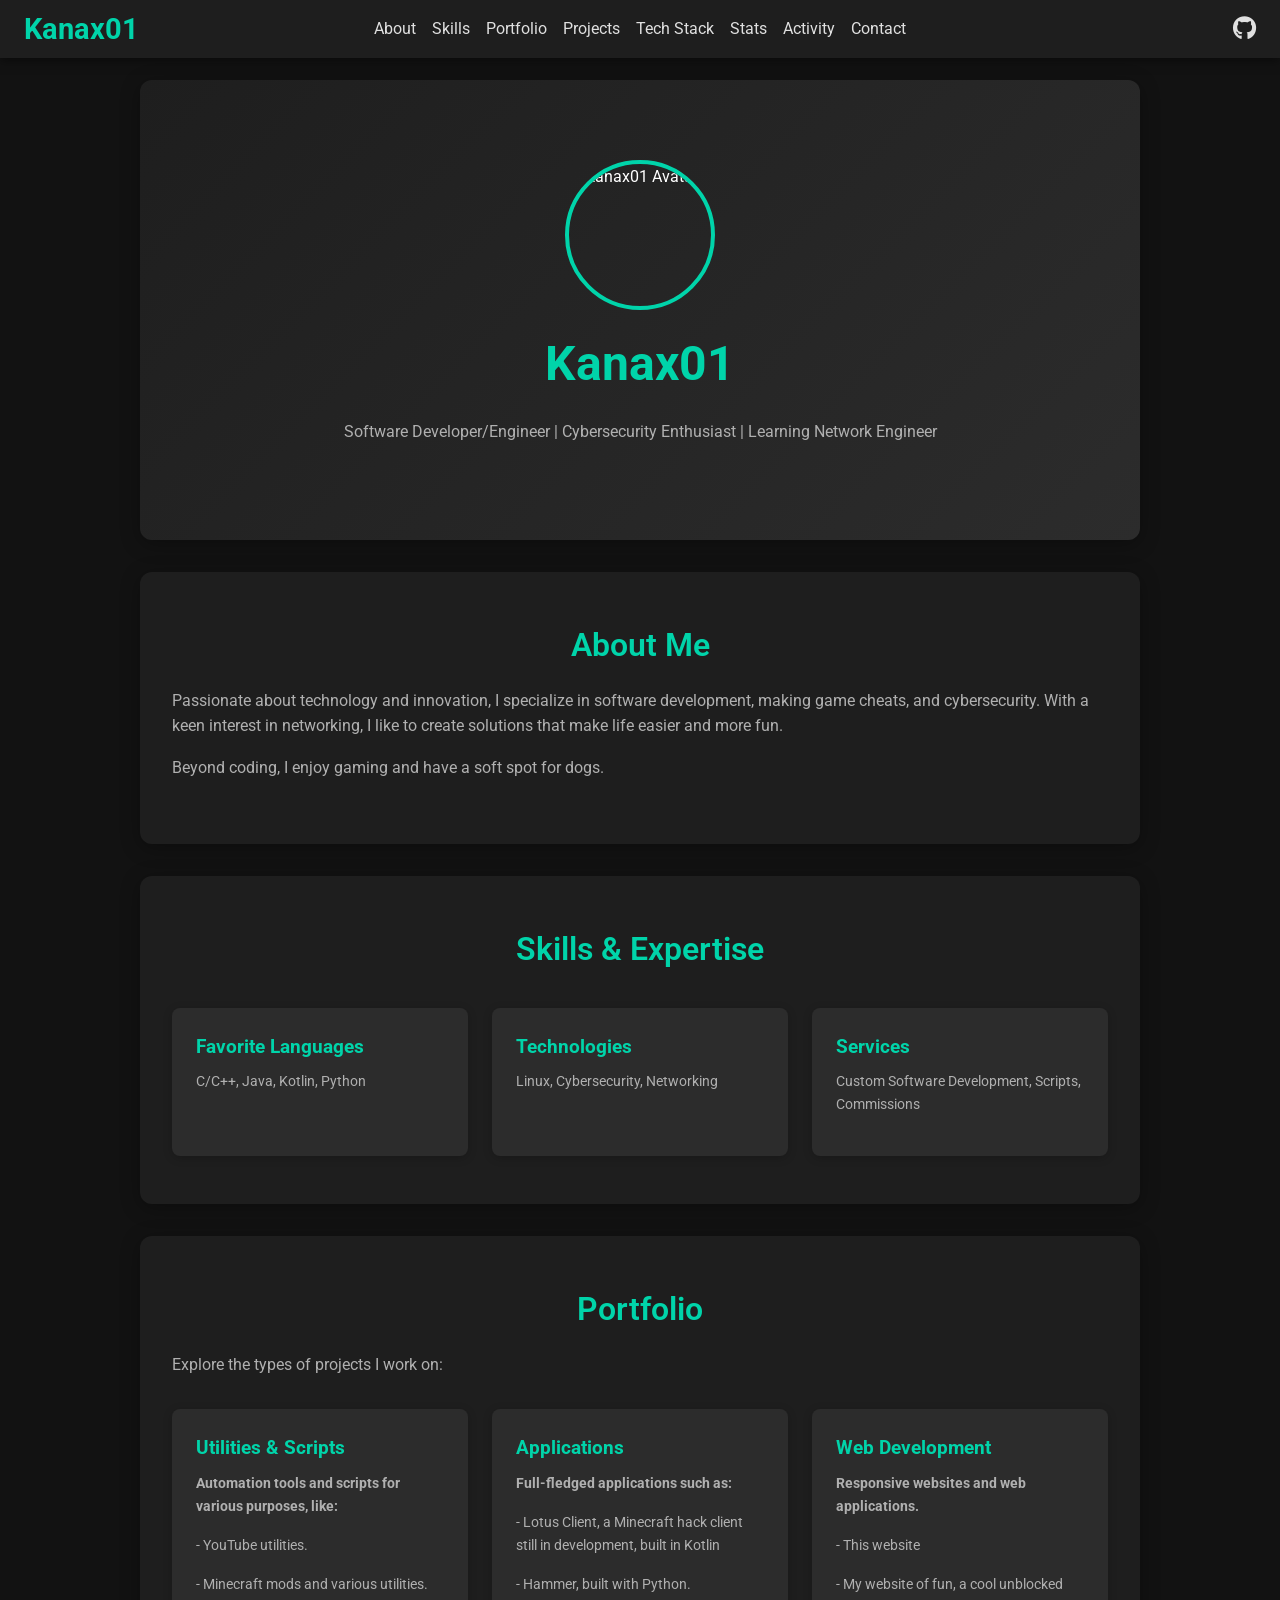
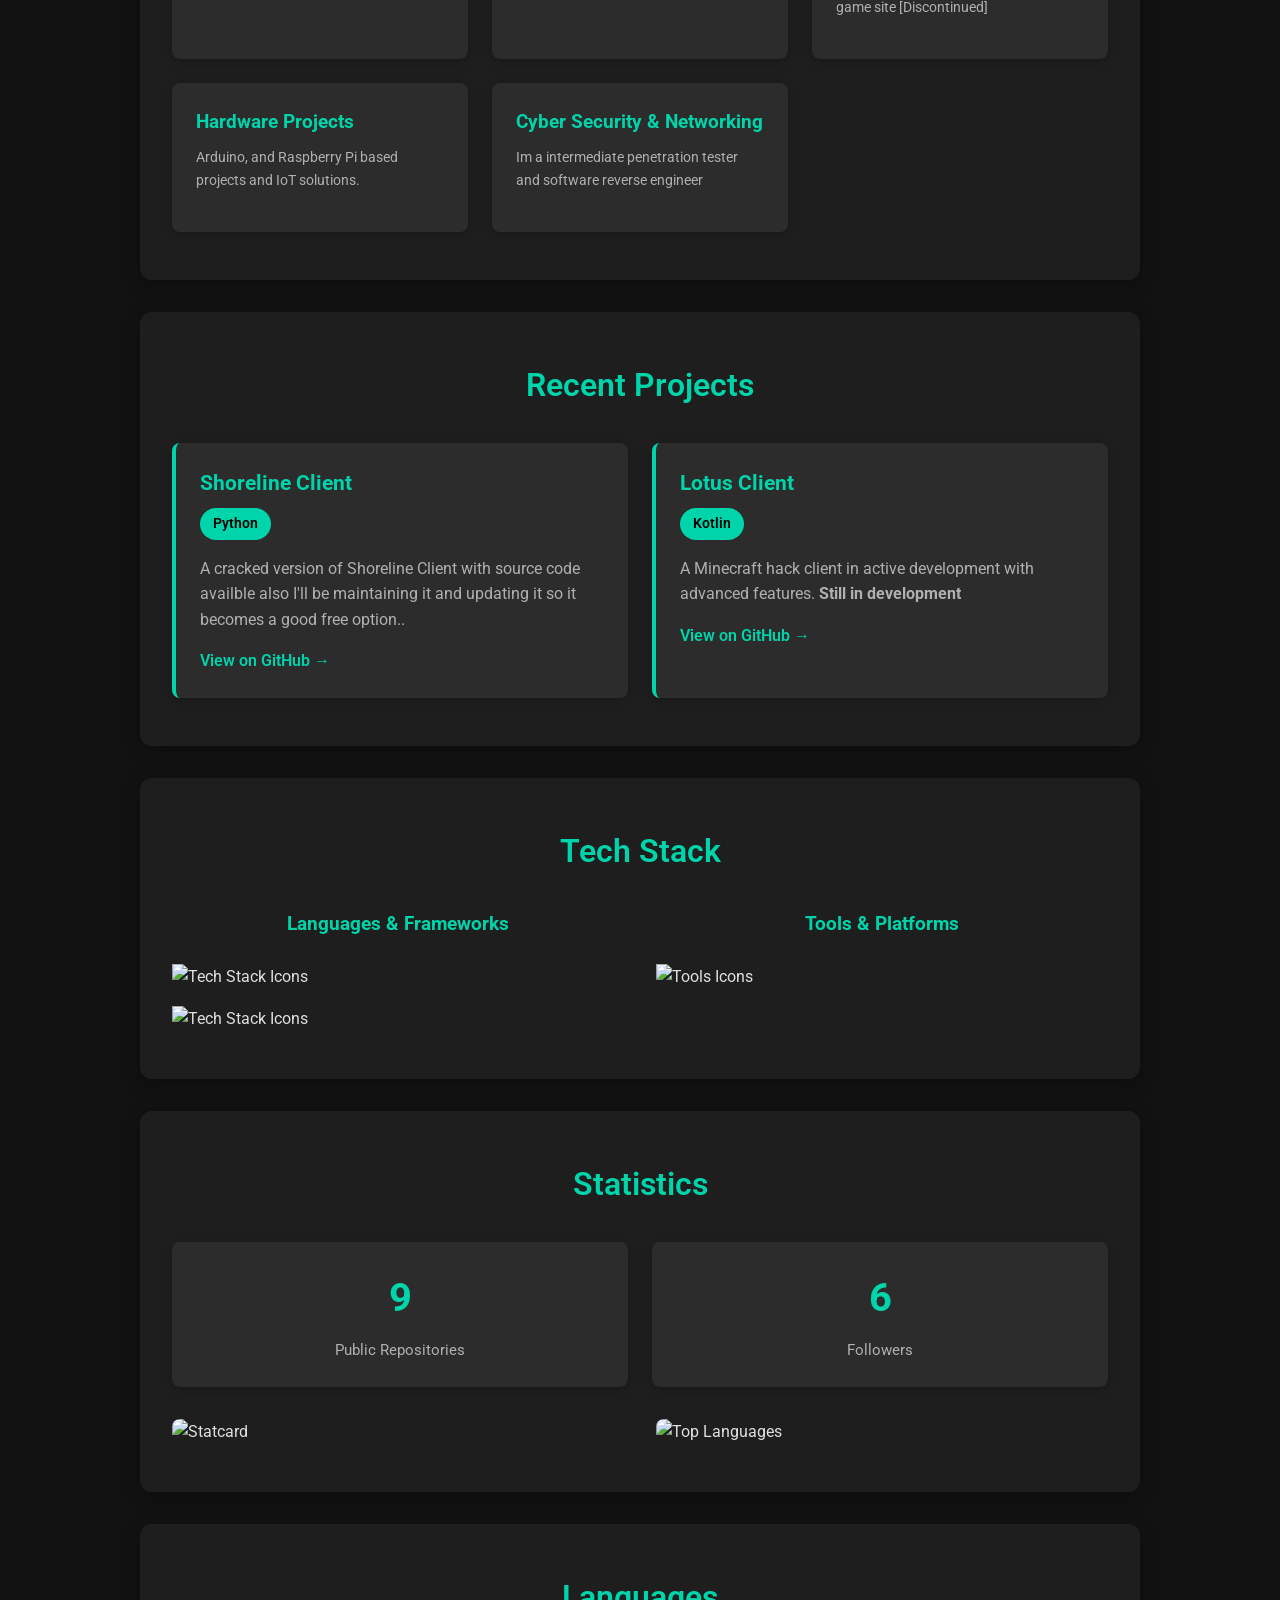
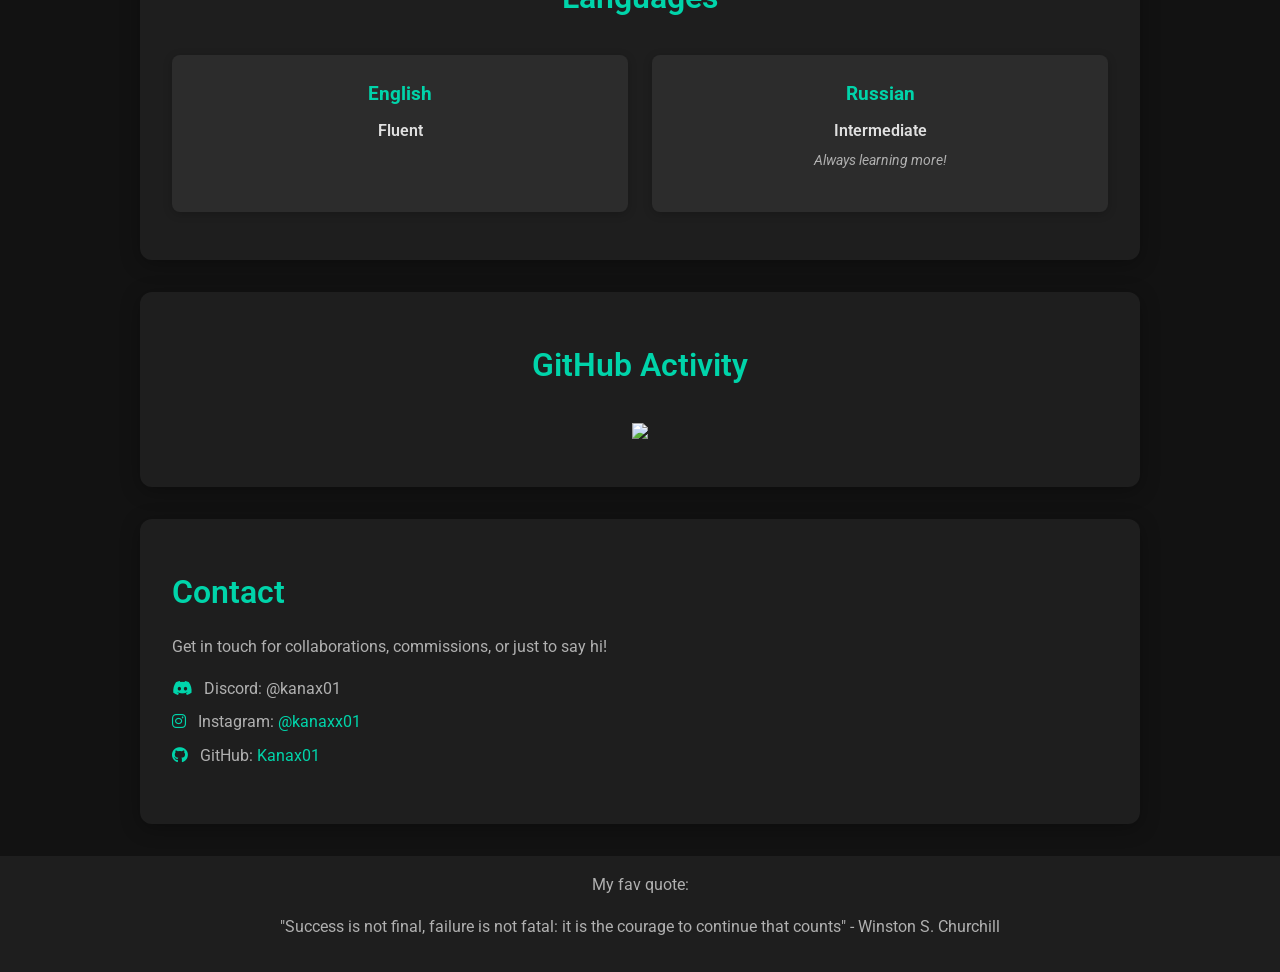
==== commit 087e59b7: "Update index.html" ====
--- a/index.html
+++ b/index.html
@@ -95,16 +95,10 @@
             <h2>Recent Projects</h2>
             <div class="projects-list">
                 <div class="project-item">
-                    <h3>Hammer</h3>
+                    <h3>Shoreline Client</h3>
                     <p class="tech-tag">Python</p>
-                    <p>A powerful network stress-test application for your cybersecurity needs.</p>
+                    <p>A cracked version of Shoreline Client with source code availble also I'll be maintaining it and updating it so it becomes a good free option..</p>
                     <a href="https://github.com/Kanax01/Hammer" target="_blank" class="project-link">View on GitHub →</a>
-                </div>
-                <div class="project-item">
-                    <h3>Youtube-Utils</h3>
-                    <p class="tech-tag">JavaScript</p>
-                    <p>Utility tools for YouTube that provides: video download, audio download, and ad-blocking. <strong>Still in development</strong></p>
-                    <a href="https://github.com/Kanax01/Youtube-Utils" target="_blank" class="project-link">View on GitHub →</a>
                 </div>
                 <div class="project-item">
                     <h3>Lotus Client</h3>
@@ -143,7 +137,7 @@
                 </div>
             </div>
             <div class="github-stats" style="margin-top: 2rem;">
-                <img src="https://github-readme-stats.vercel.app/api?username=Kanax01&show_icons=true&theme=tokyonight&hide_border=true&bg_color=121212&text_color=e0e0e0&icon_color=00d4aa" alt="GitHub Stats" class="github-card">
+                <img src="https://awesome-github-stats.azurewebsites.net/user-stats/Kanax01?cardType=github&theme=vue-dark&preferLogin=false" alt="Statcard" class="github-card">
                 <img src="https://github-readme-stats.vercel.app/api/top-langs/?username=Kanax01&layout=compact&theme=tokyonight&hide_border=true&bg_color=121212&text_color=e0e0e0" alt="Top Languages" class="github-card">
             </div>
         </section>
@@ -164,7 +158,7 @@
         <section id="activity">
             <h2>GitHub Activity</h2>
             <div class="github-stats">
-                <img src="https://github-readme-activity-graph.vercel.app/graph?username=Kanax01&bg_color=121212&color=00d4aa&line=00d4aa&point=ffffff&area=true&hide_border=true" alt="GitHub Activity Graph" class="activity-graph">
+                <img src="https://github-readme-activity-graph.vercel.app/graph?username=Kanax01&bg_color=0c1014&color=2aa889&line=2aa889&point=99d1ce&area=true&hide_border=true class="activity-graph">
             </div>
         </section>
         <section id="contact">
@@ -183,4 +177,4 @@
     </footer>
     <script src="scripts.js"></script>
 </body>
-</html>+</html>
--- a/styles.css
+++ b/styles.css
@@ -201,17 +201,137 @@
 /* Responsive */
 @media (max-width: 768px) {
     header {
-        flex-direction: column;
-        text-align: center;
-    }
+        flex-direction: row;
+        justify-content: space-between;
+        padding: 0.8rem 1rem;
+    }
+    
+    .logo {
+        left: 1rem;
+        font-size: 1.4rem;
+    }
+    
     nav {
-        margin: 1rem 0;
-    }
+        display: flex !important;
+        flex-wrap: wrap;
+        justify-content: center;
+        gap: 0.5rem;
+        position: absolute;
+        top: 100%;
+        left: 0;
+        right: 0;
+        background-color: #1e1e1e;
+        padding: 0.5rem;
+        border-top: 1px solid #2c2c2c;
+        width: 100%;
+    }
+    
+    nav a {
+        font-size: 0.85rem;
+        padding: 0.3rem 0.6rem;
+    }
+    
+    .github-link {
+        right: 1rem;
+        font-size: 1.2rem;
+    }
+    
+    main {
+        margin-top: 120px;
+    }
+    
     h1 {
         font-size: 2rem;
     }
+    
+    h2 {
+        font-size: 1.5rem;
+    }
+    
+    section {
+        padding: 2rem 1rem;
+        margin: 1rem auto;
+    }
+    
+    #hero {
+        padding: 3rem 1rem;
+    }
+    
+    .avatar {
+        width: 120px;
+        height: 120px;
+    }
+    
     .skills-grid, .portfolio-grid {
         grid-template-columns: 1fr;
+    }
+    
+    .github-stats {
+        grid-template-columns: 1fr;
+    }
+    
+    .activity-graph, .github-card {
+        max-width: 100%;
+        width: 100%;
+    }
+}
+
+@media (max-width: 480px) {
+    header {
+        padding: 0.6rem 0.8rem;
+    }
+    
+    .logo {
+        left: 0.8rem;
+        font-size: 1.1rem;
+    }
+    
+    .github-link {
+        right: 0.8rem;
+        font-size: 1rem;
+    }
+    
+    nav {
+        padding: 0.3rem 0.5rem;
+    }
+    
+    nav a {
+        font-size: 0.75rem;
+        padding: 0.25rem 0.4rem;
+    }
+    
+    main {
+        margin-top: 110px;
+    }
+    
+    section {
+        padding: 1.5rem 0.8rem;
+        margin: 0.8rem auto;
+    }
+    
+    h1 {
+        font-size: 1.5rem;
+    }
+    
+    h2 {
+        font-size: 1.2rem;
+    }
+    
+    #hero {
+        padding: 2rem 0.8rem;
+    }
+    
+    .avatar {
+        width: 100px;
+        height: 100px;
+    }
+    
+    .stat-card, .language-card, .skill-card, .project-card {
+        padding: 1rem;
+    }
+    
+    .stat-number {
+        font-size: 2rem;
     }
 }
 
@@ -414,9 +534,16 @@
 .github-stats {
     margin-top: 2rem;
     display: grid;
-    grid-template-columns: repeat(auto-fit, minmax(350px, 1fr));
+    grid-template-columns: repeat(auto-fit, minmax(300px, 1fr));
     gap: 2rem;
     justify-items: center;
+}
+
+@media (max-width: 640px) {
+    .github-stats {
+        grid-template-columns: 1fr;
+        gap: 1rem;
+    }
 }
 
 .activity-graph {
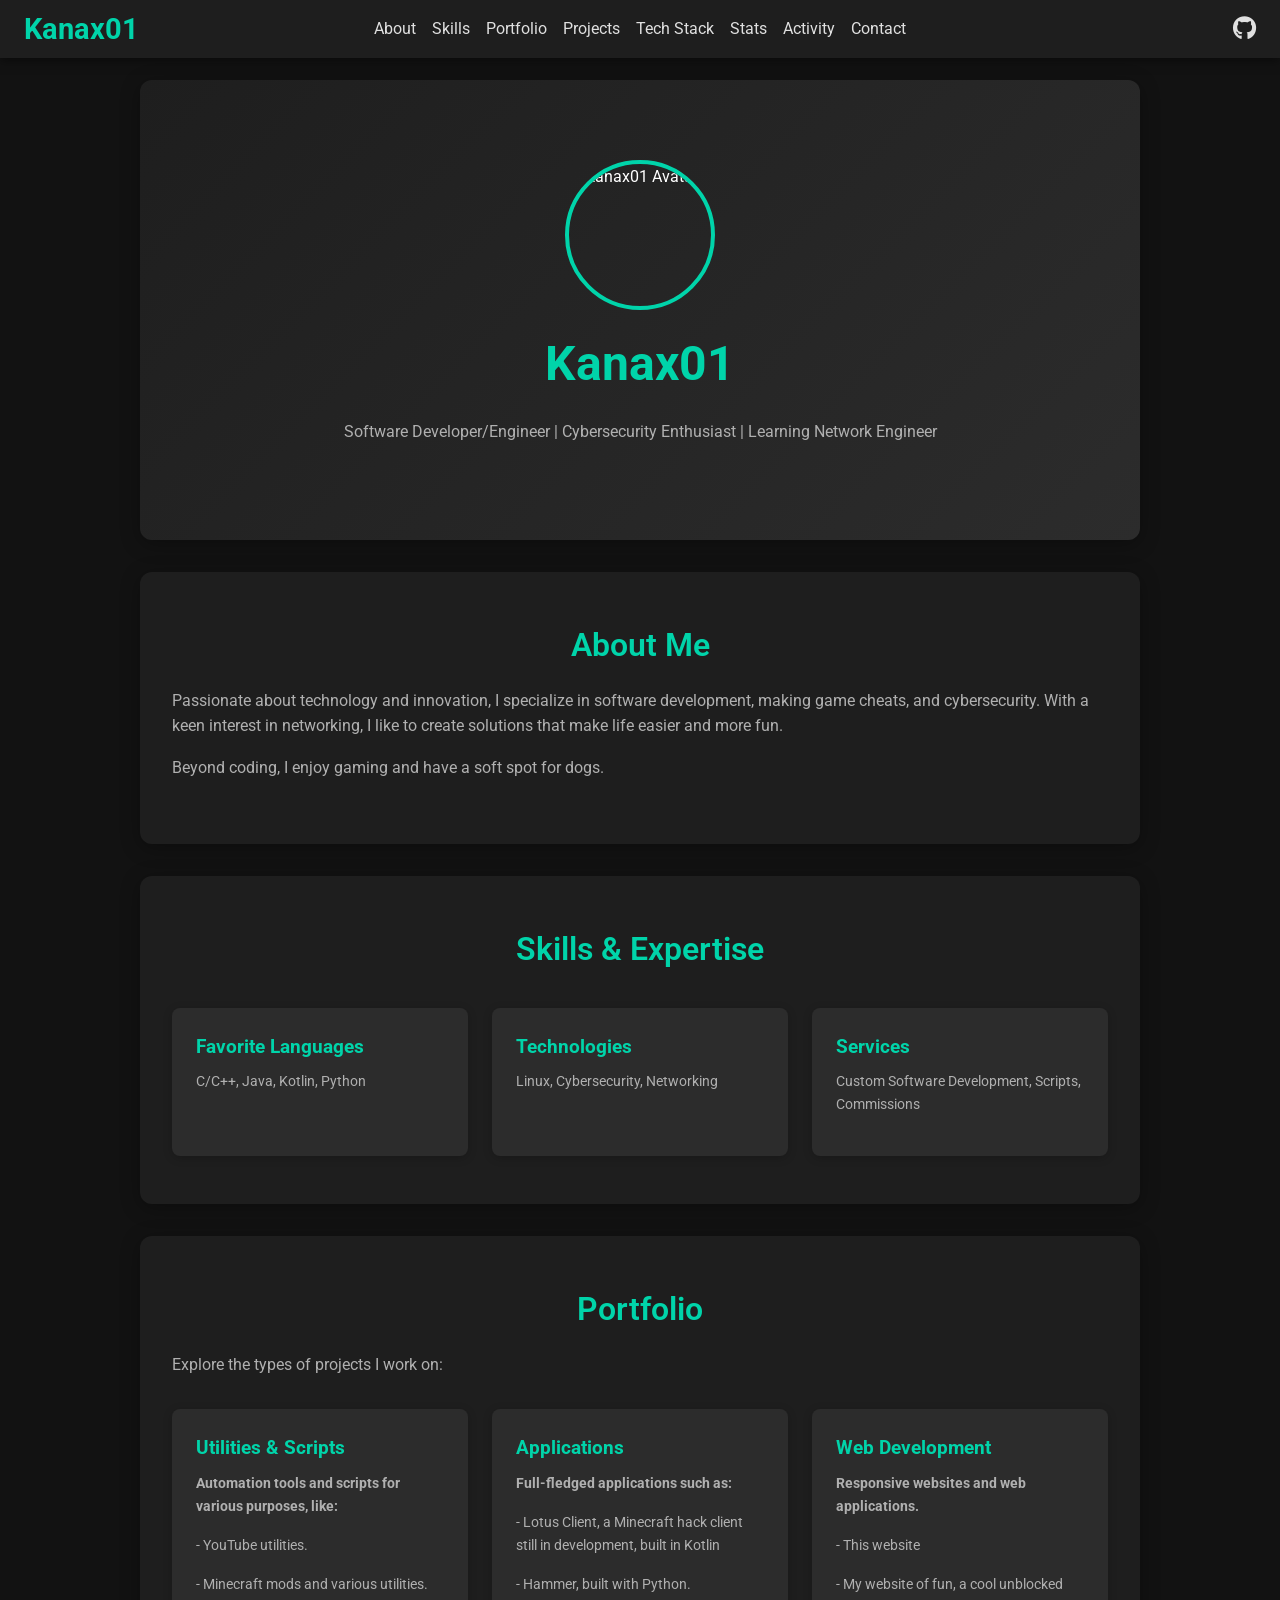
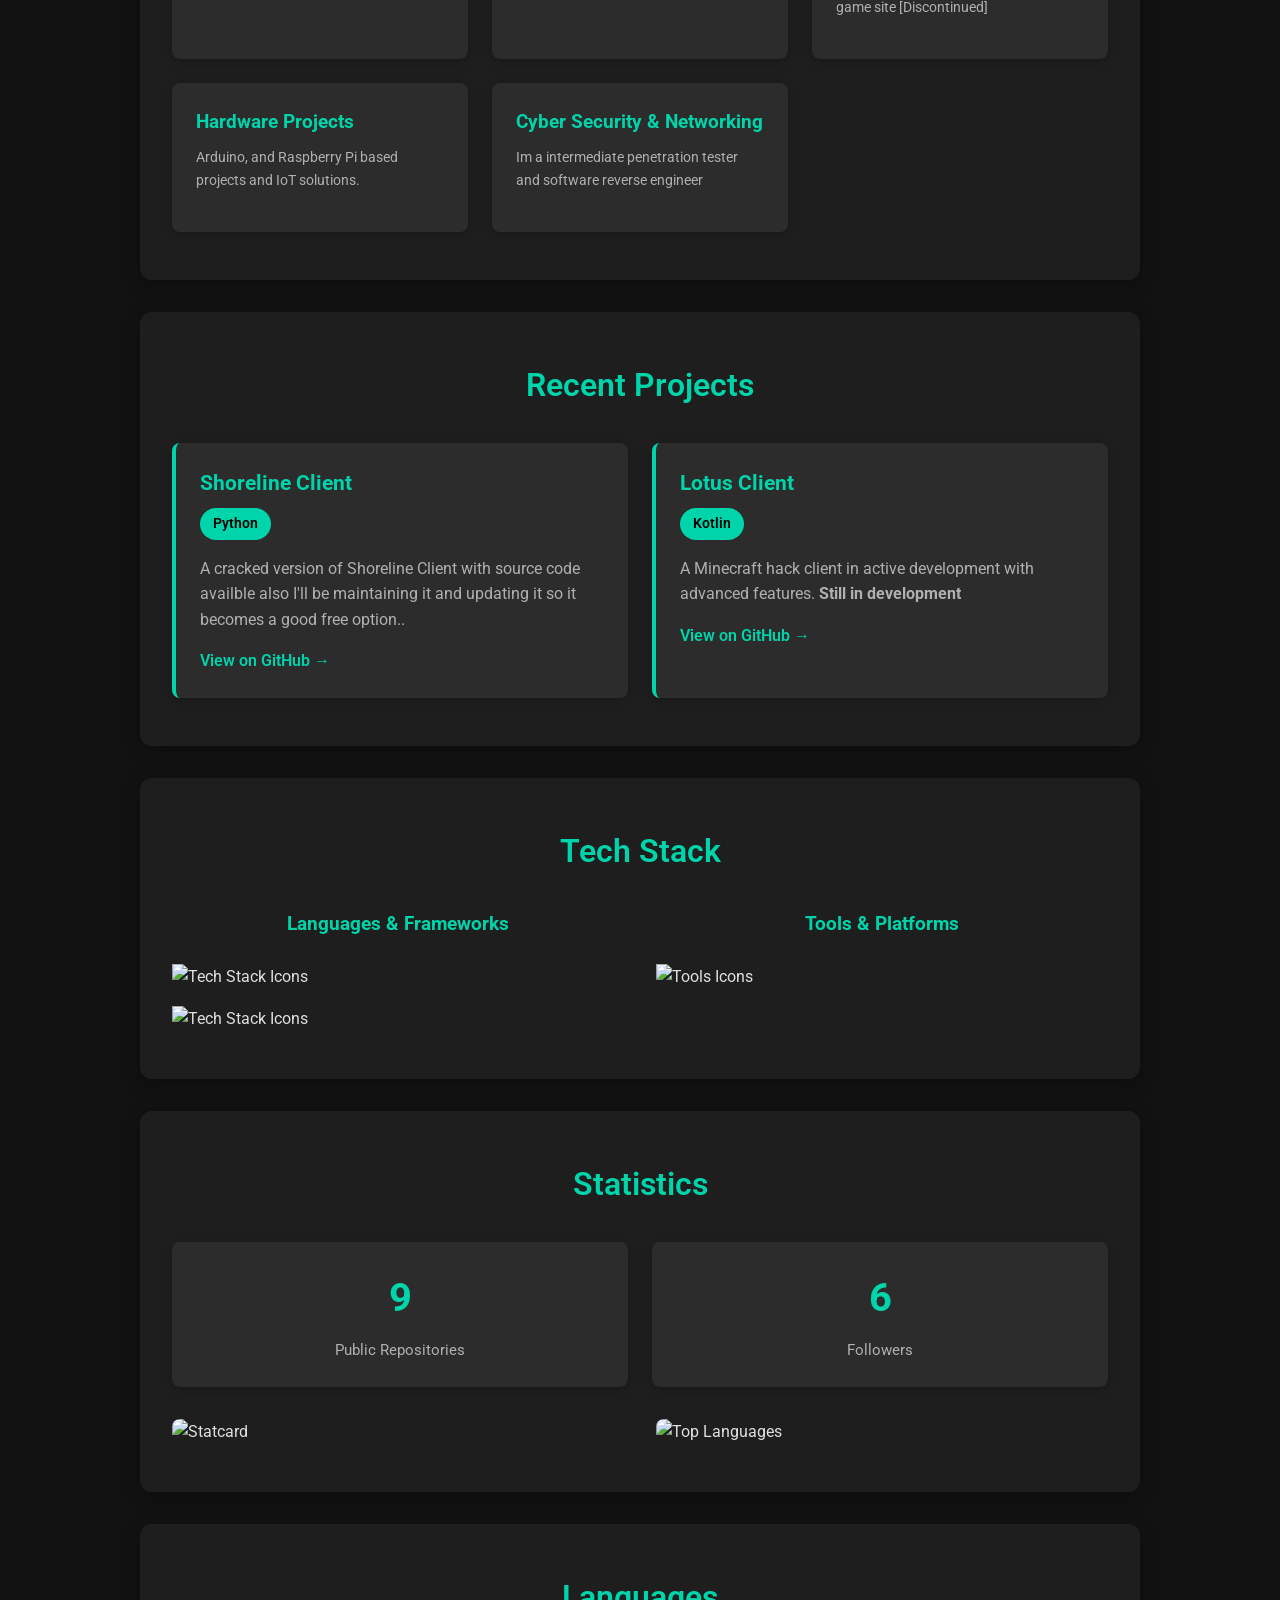
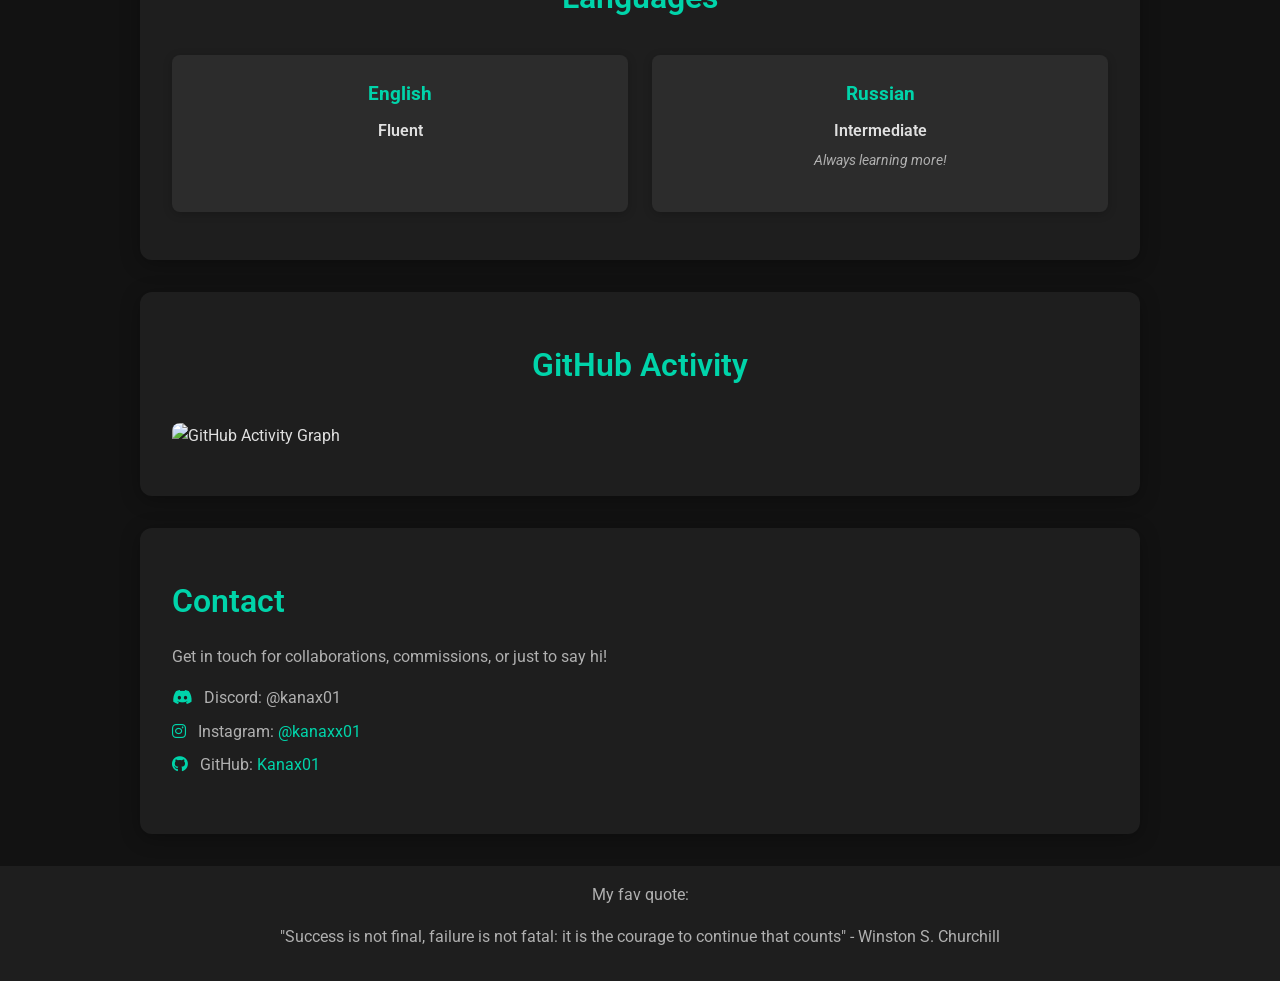
==== commit 75b0b838: "fixed activity graph size" ====
--- a/index.html
+++ b/index.html
@@ -137,7 +137,7 @@
                 </div>
             </div>
             <div class="github-stats" style="margin-top: 2rem;">
-                <img src="https://awesome-github-stats.azurewebsites.net/user-stats/Kanax01?cardType=github&theme=vue-dark&preferLogin=false" alt="Statcard" class="github-card">
+                <img src="https://awesome-github-stats.azurewebsites.net/user-stats/Kanax01?cardType=github&theme=vue-dark&fontFamily=&preferLogin=false&Border=DD272700" alt="Statcard" class="github-card">
                 <img src="https://github-readme-stats.vercel.app/api/top-langs/?username=Kanax01&layout=compact&theme=tokyonight&hide_border=true&bg_color=121212&text_color=e0e0e0" alt="Top Languages" class="github-card">
             </div>
         </section>
@@ -158,7 +158,7 @@
         <section id="activity">
             <h2>GitHub Activity</h2>
             <div class="github-stats">
-                <img src="https://github-readme-activity-graph.vercel.app/graph?username=Kanax01&bg_color=0c1014&color=2aa889&line=2aa889&point=99d1ce&area=true&hide_border=true class="activity-graph">
+                <img src="https://github-readme-activity-graph.vercel.app/graph?username=Kanax01&bg_color=121212&color=00d4aa&line=00d4aa&point=ffffff&area=true&hide_border=true" alt="GitHub Activity Graph" class="activity-graph">
             </div>
         </section>
         <section id="contact">
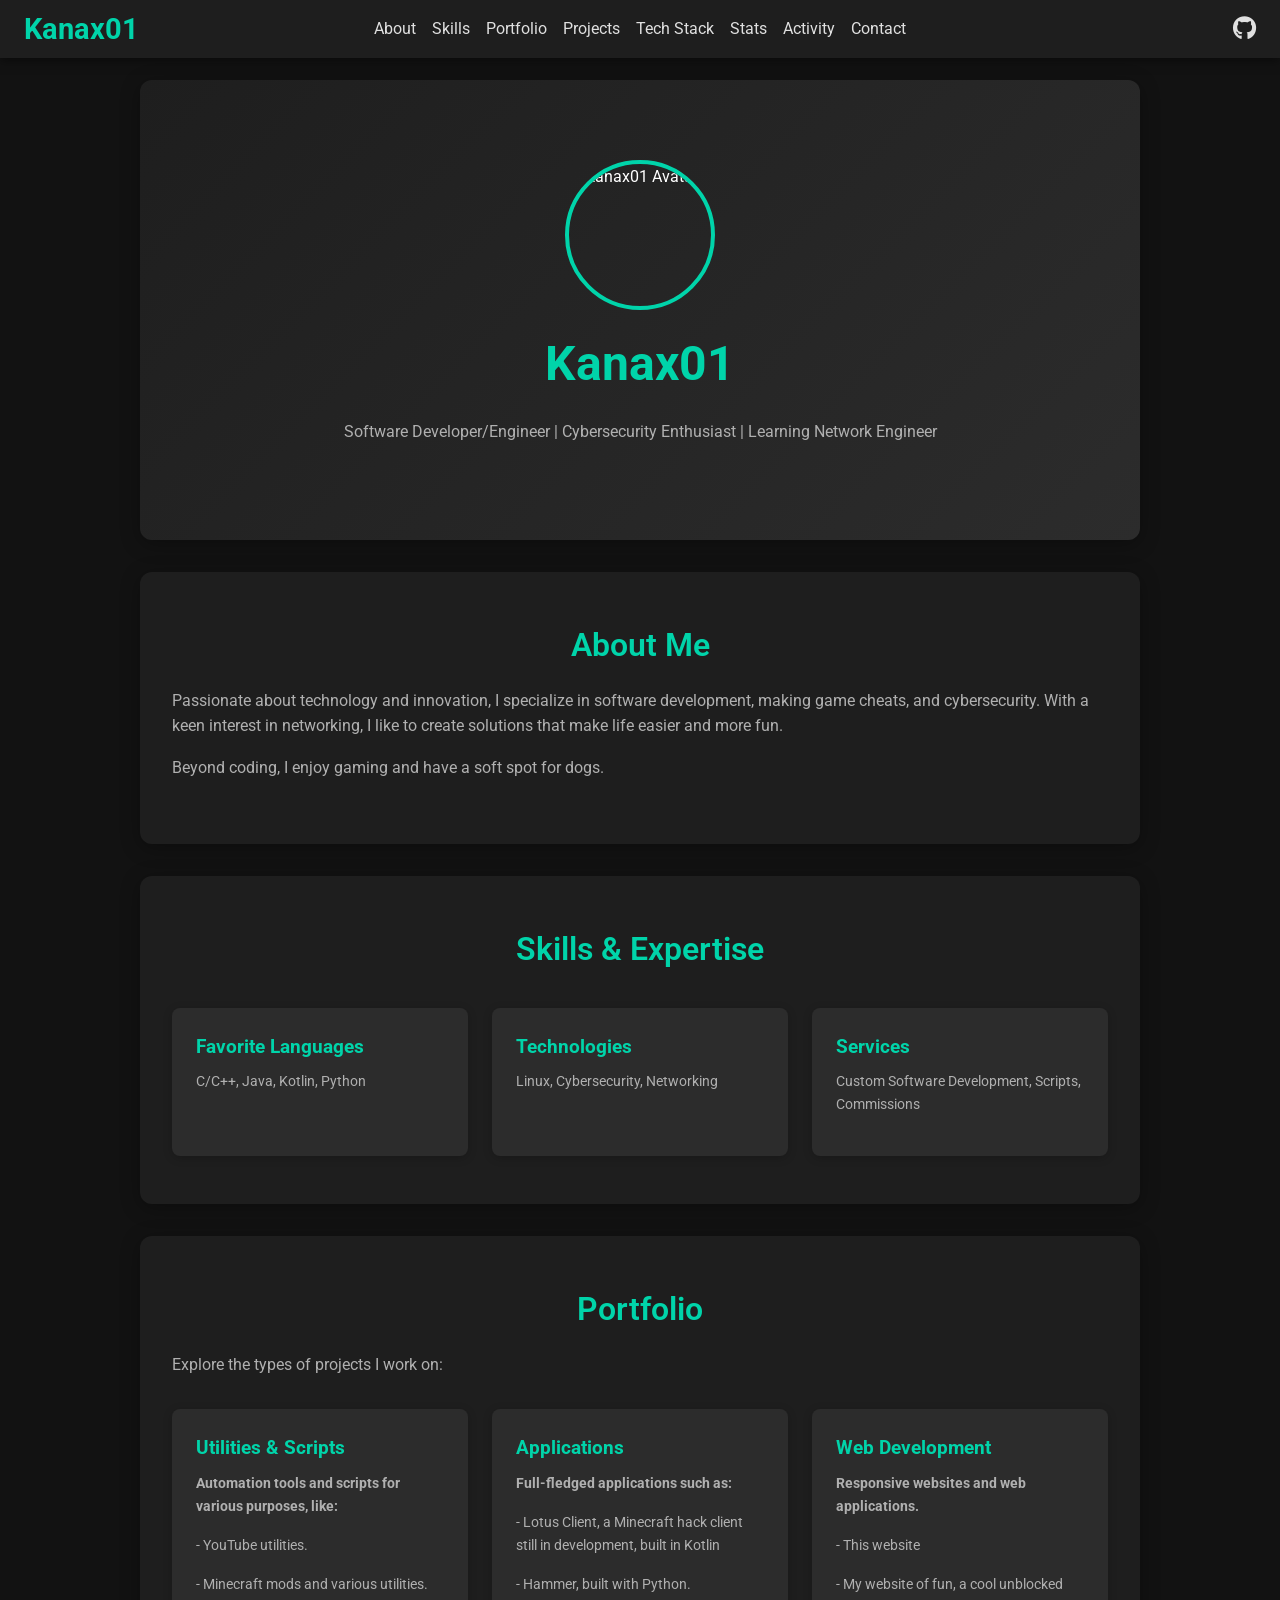
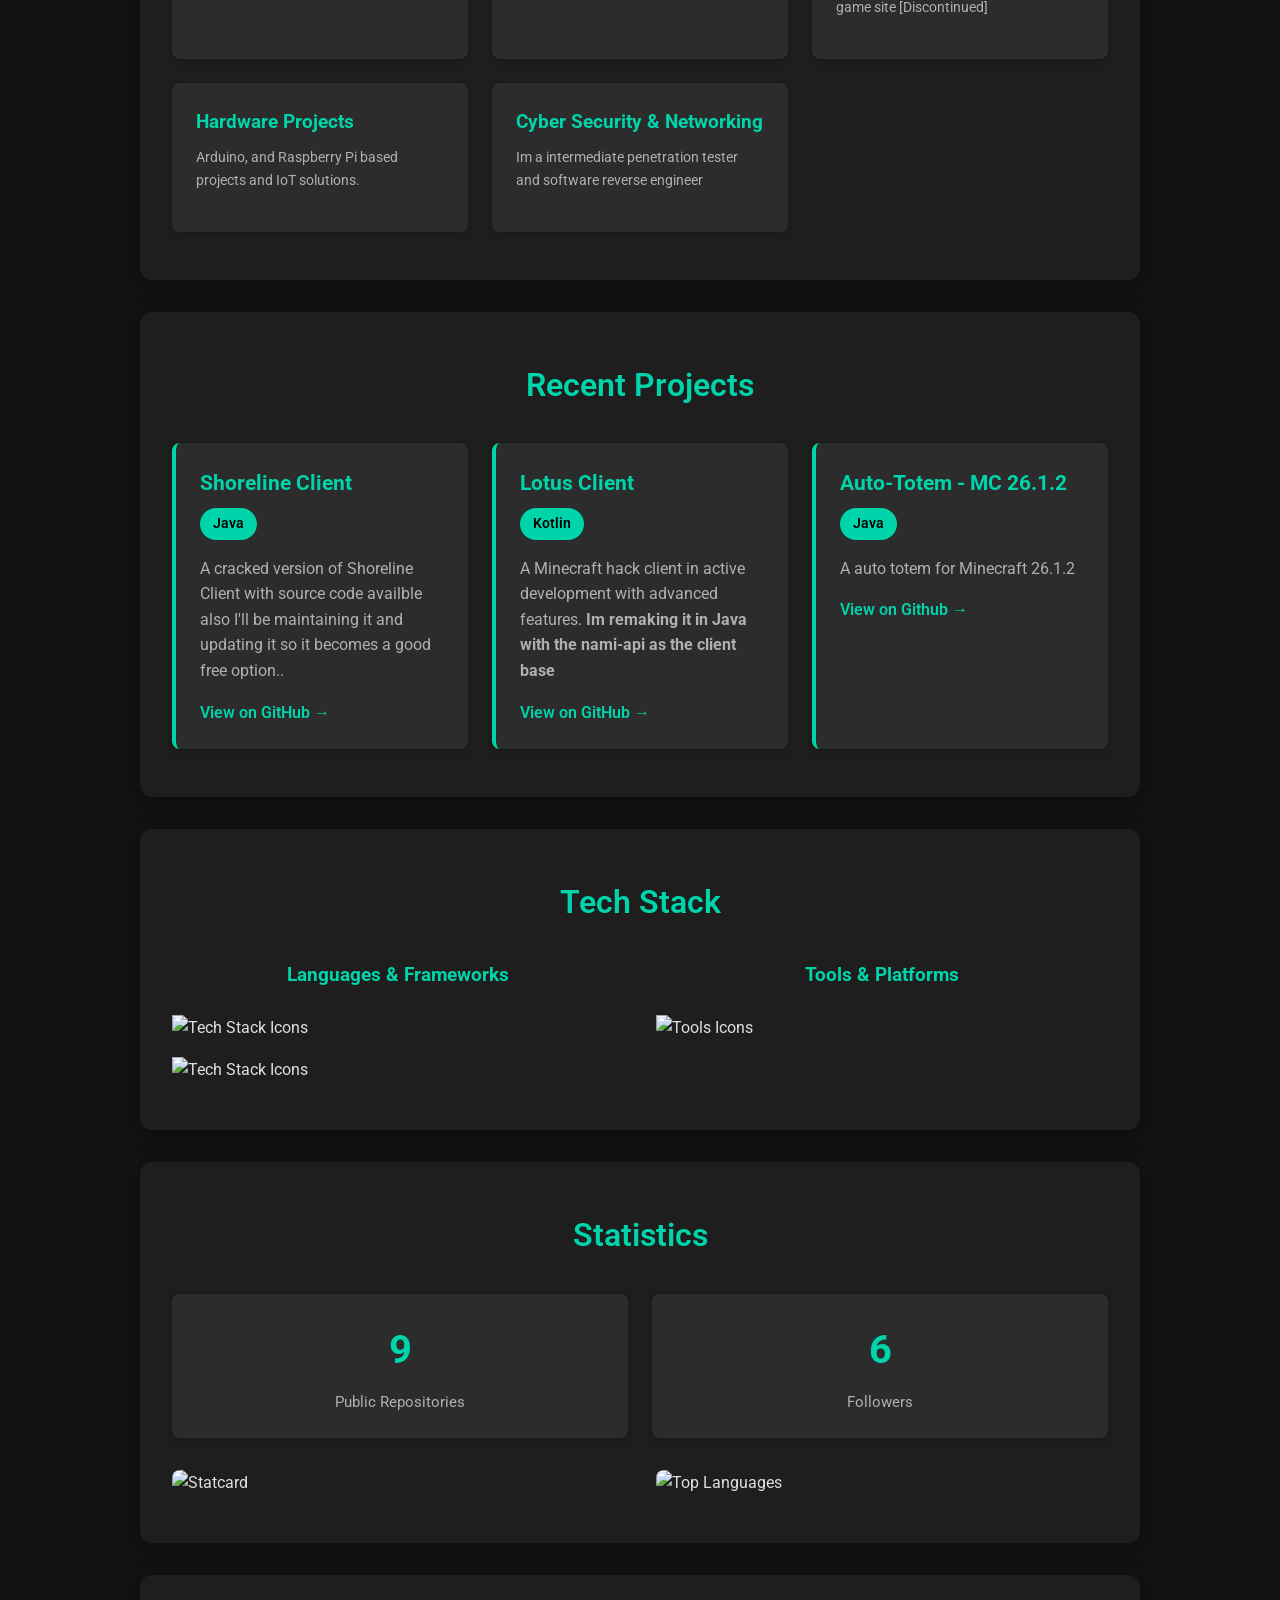
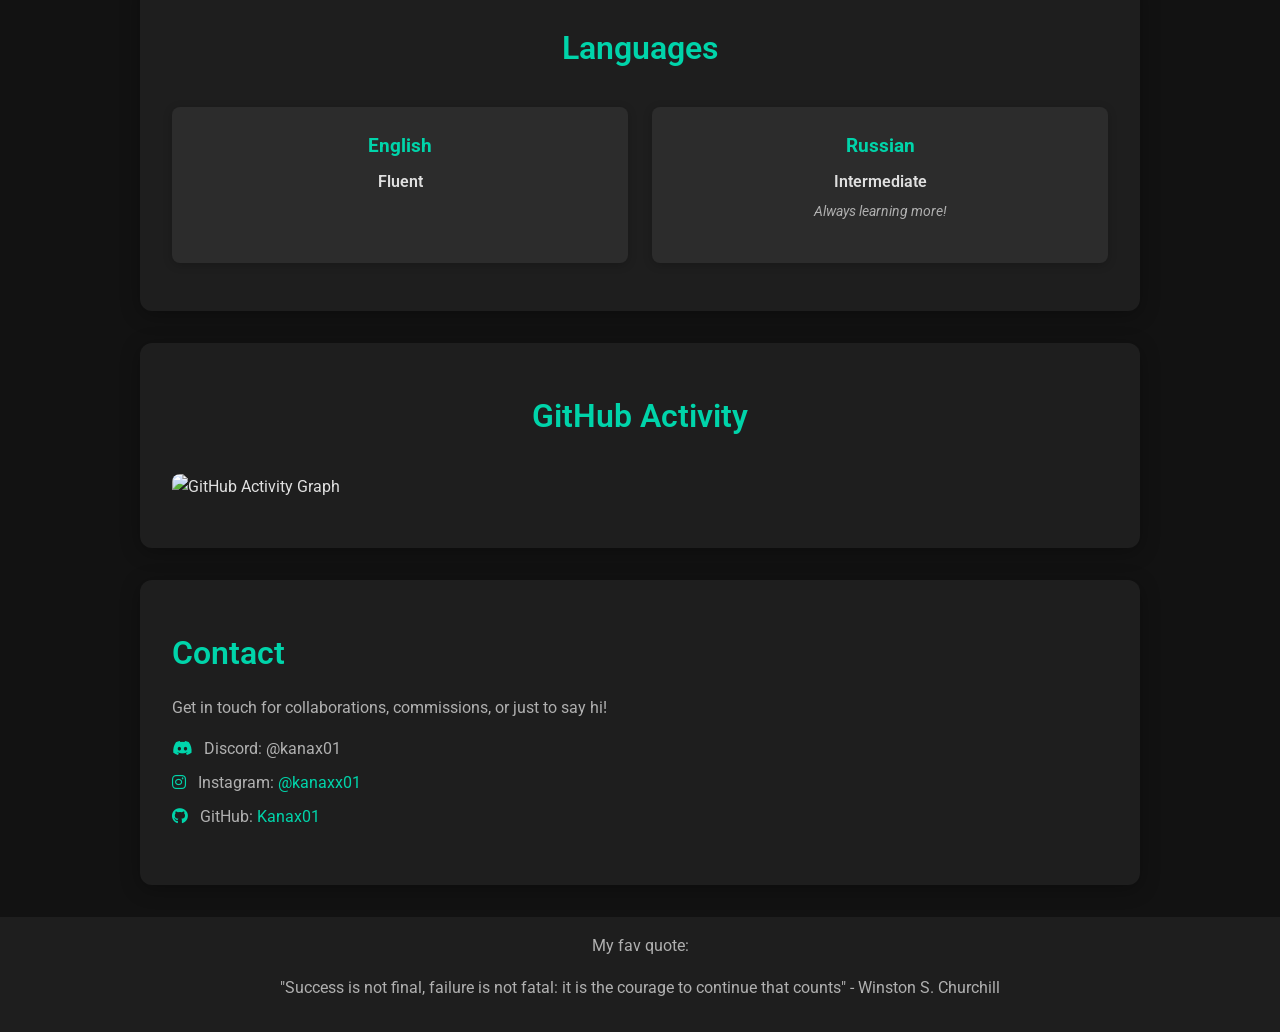
==== commit f8c92788: "Update index.html" ====
--- a/index.html
+++ b/index.html
@@ -96,15 +96,21 @@
             <div class="projects-list">
                 <div class="project-item">
                     <h3>Shoreline Client</h3>
-                    <p class="tech-tag">Python</p>
+                    <p class="tech-tag">Java</p>
                     <p>A cracked version of Shoreline Client with source code availble also I'll be maintaining it and updating it so it becomes a good free option..</p>
-                    <a href="https://github.com/Kanax01/Hammer" target="_blank" class="project-link">View on GitHub →</a>
+                    <a href="https://github.com/Kanax01/Shoreline-Client" target="_blank" class="project-link">View on GitHub →</a>
                 </div>
                 <div class="project-item">
                     <h3>Lotus Client</h3>
                     <p class="tech-tag">Kotlin</p>
-                    <p>A Minecraft hack client in active development with advanced features. <strong>Still in development</strong></p>
-                    <a href="https://github.com/Kanax01/" target="_blank" class="project-link">View on GitHub →</a>
+                    <p>A Minecraft hack client in active development with advanced features. <strong>Im remaking it in Java with the nami-api as the client base</strong></p>
+                    <a href="https://github.com/Kanax01/Lotus-Client" target="_blank" class="project-link">View on GitHub →</a>
+                </div>
+                <div class="project-item">
+                    <h3>Auto-Totem - MC 26.1.2</h3>
+                    <p class="tech-tag">Java</p>
+                    <p>A auto totem for Minecraft 26.1.2</p>
+                    <a href="https://github.com/Kanax01/Auto-Totem" target="_blank" class="project-link">View on Github →</a>
                 </div>
             </div>
         </section>
